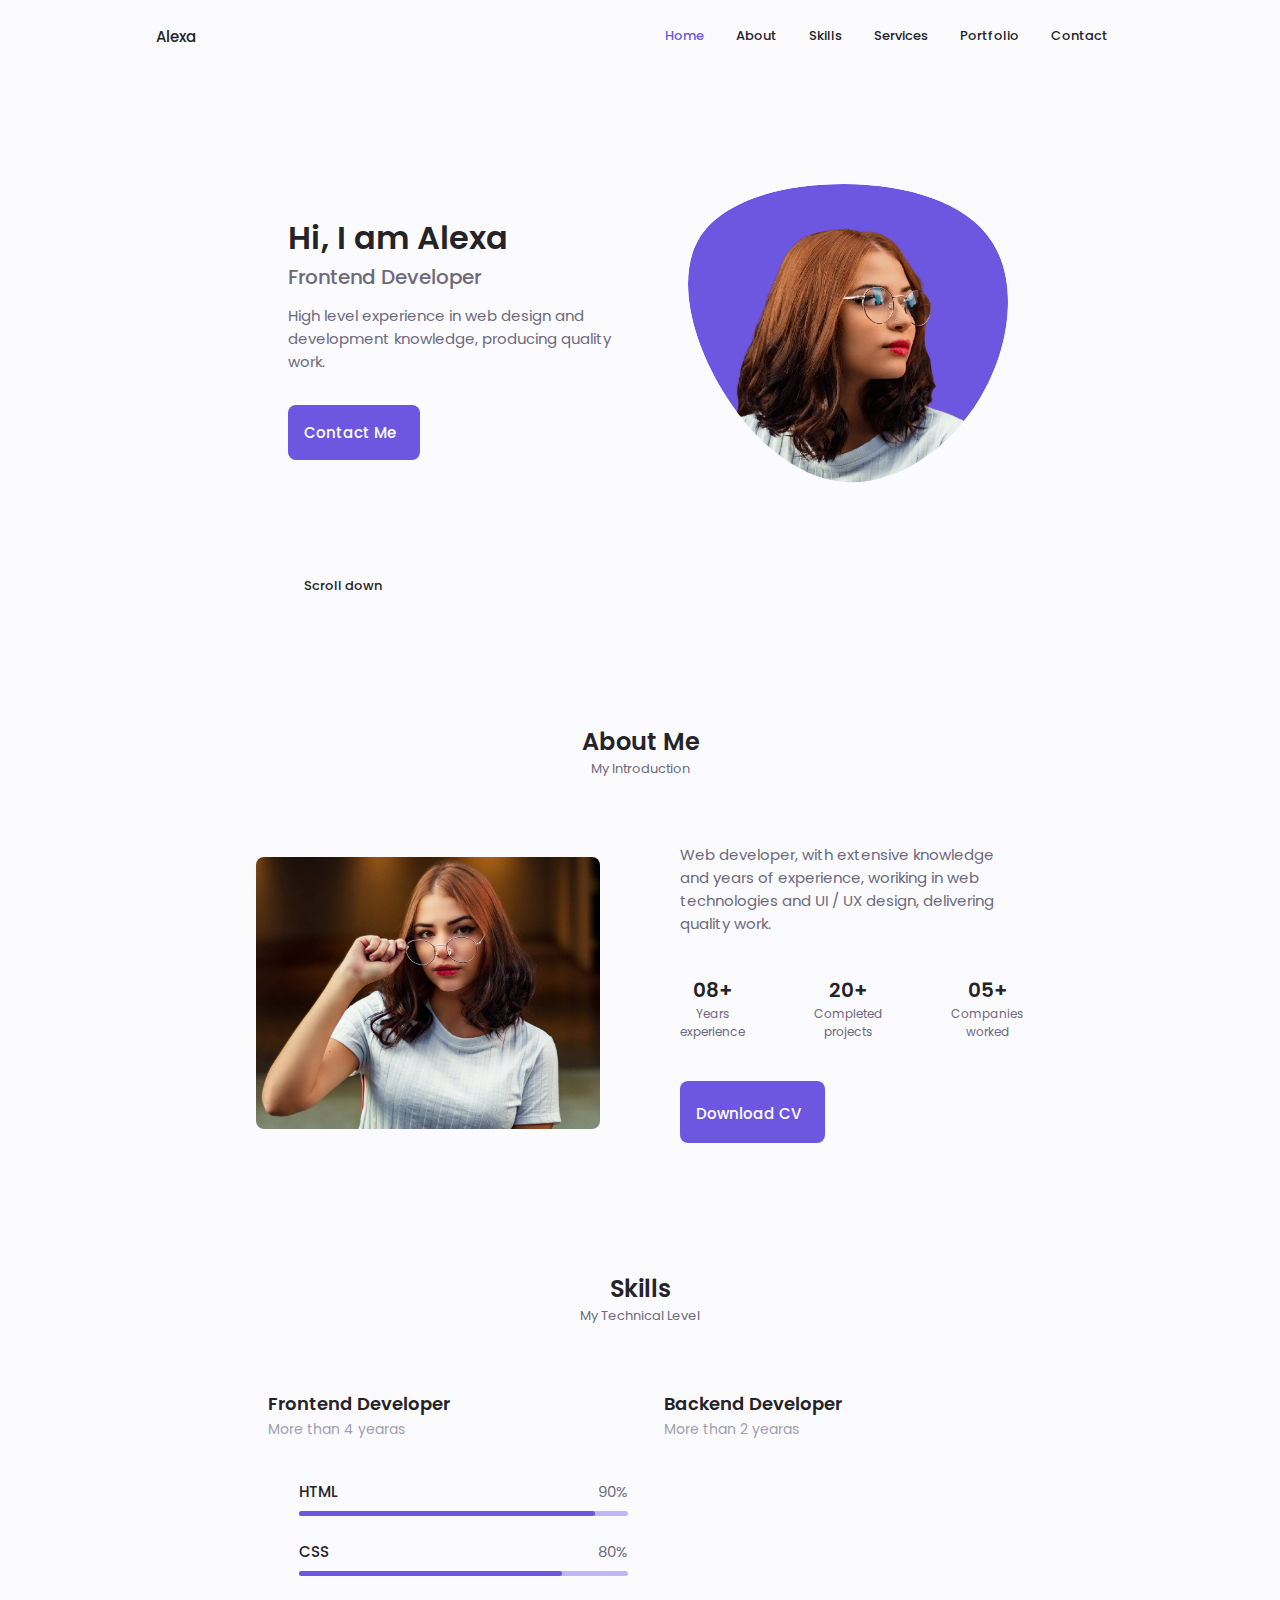
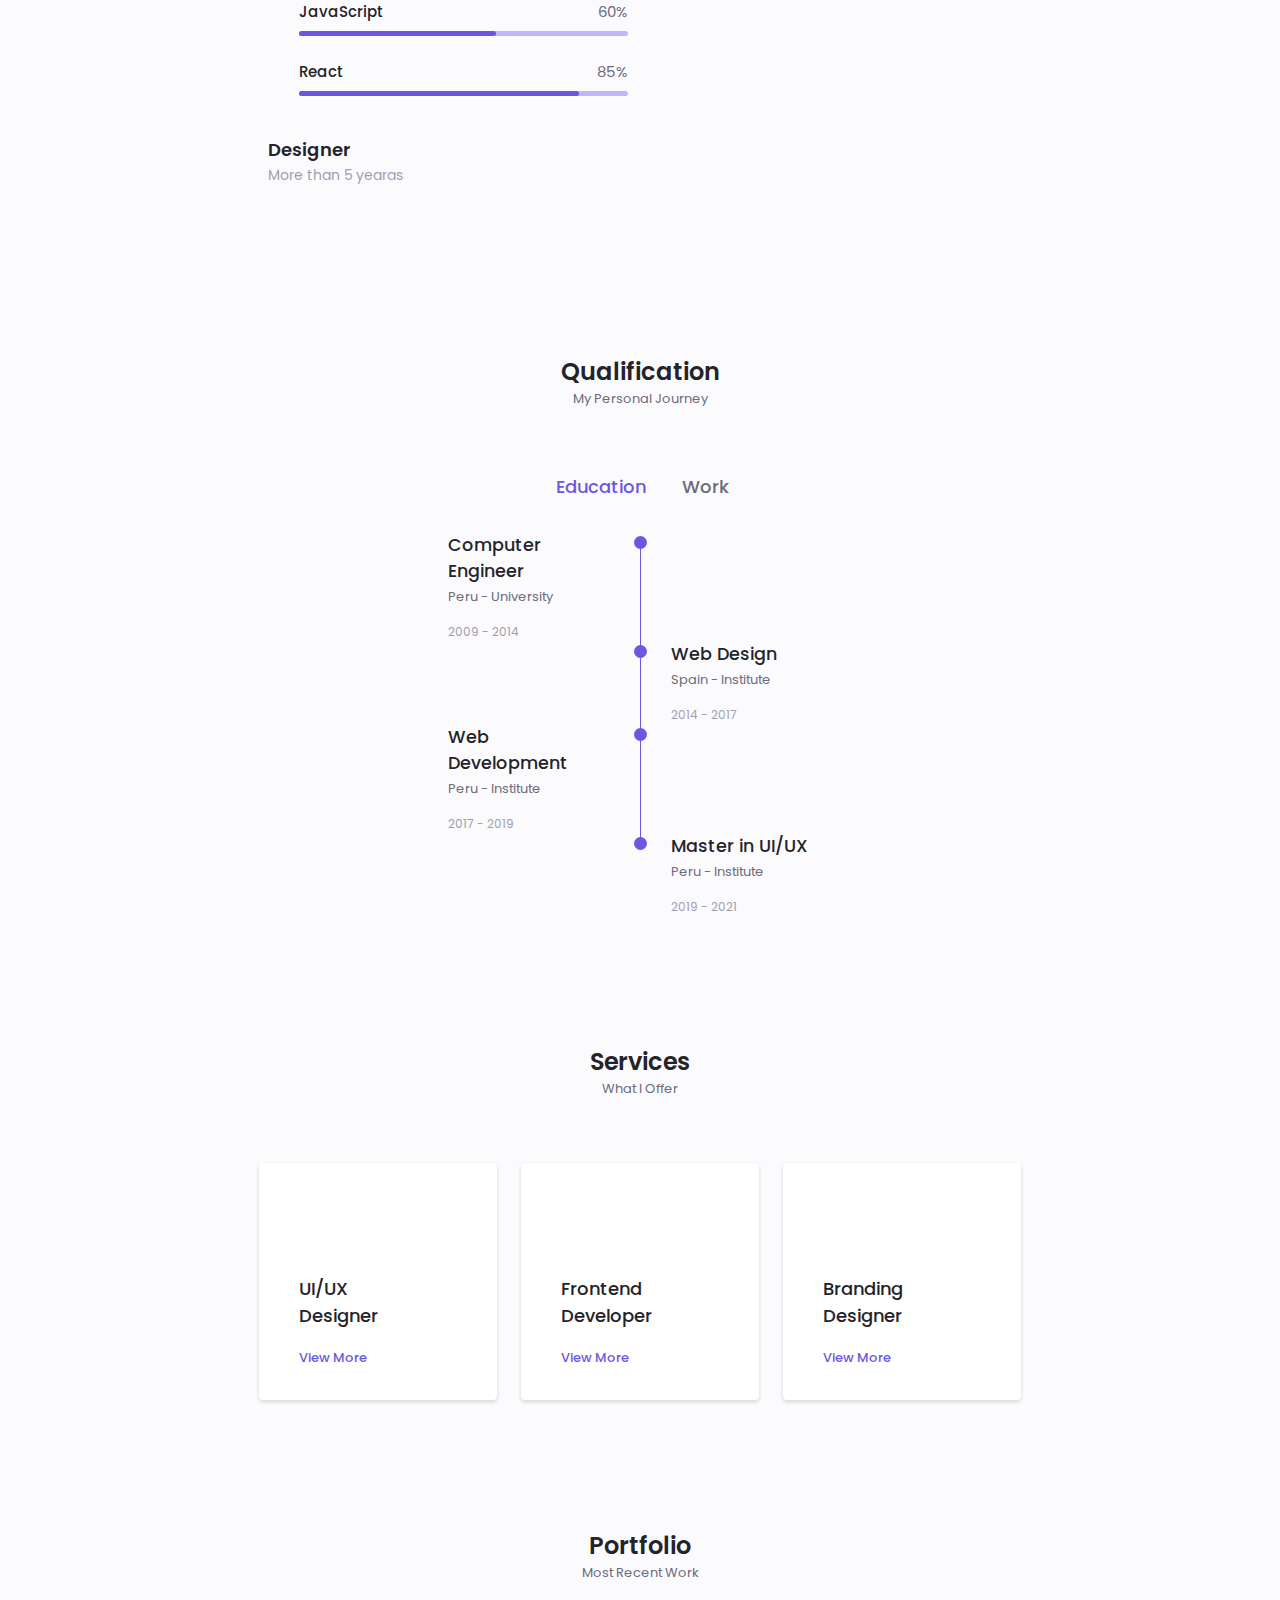
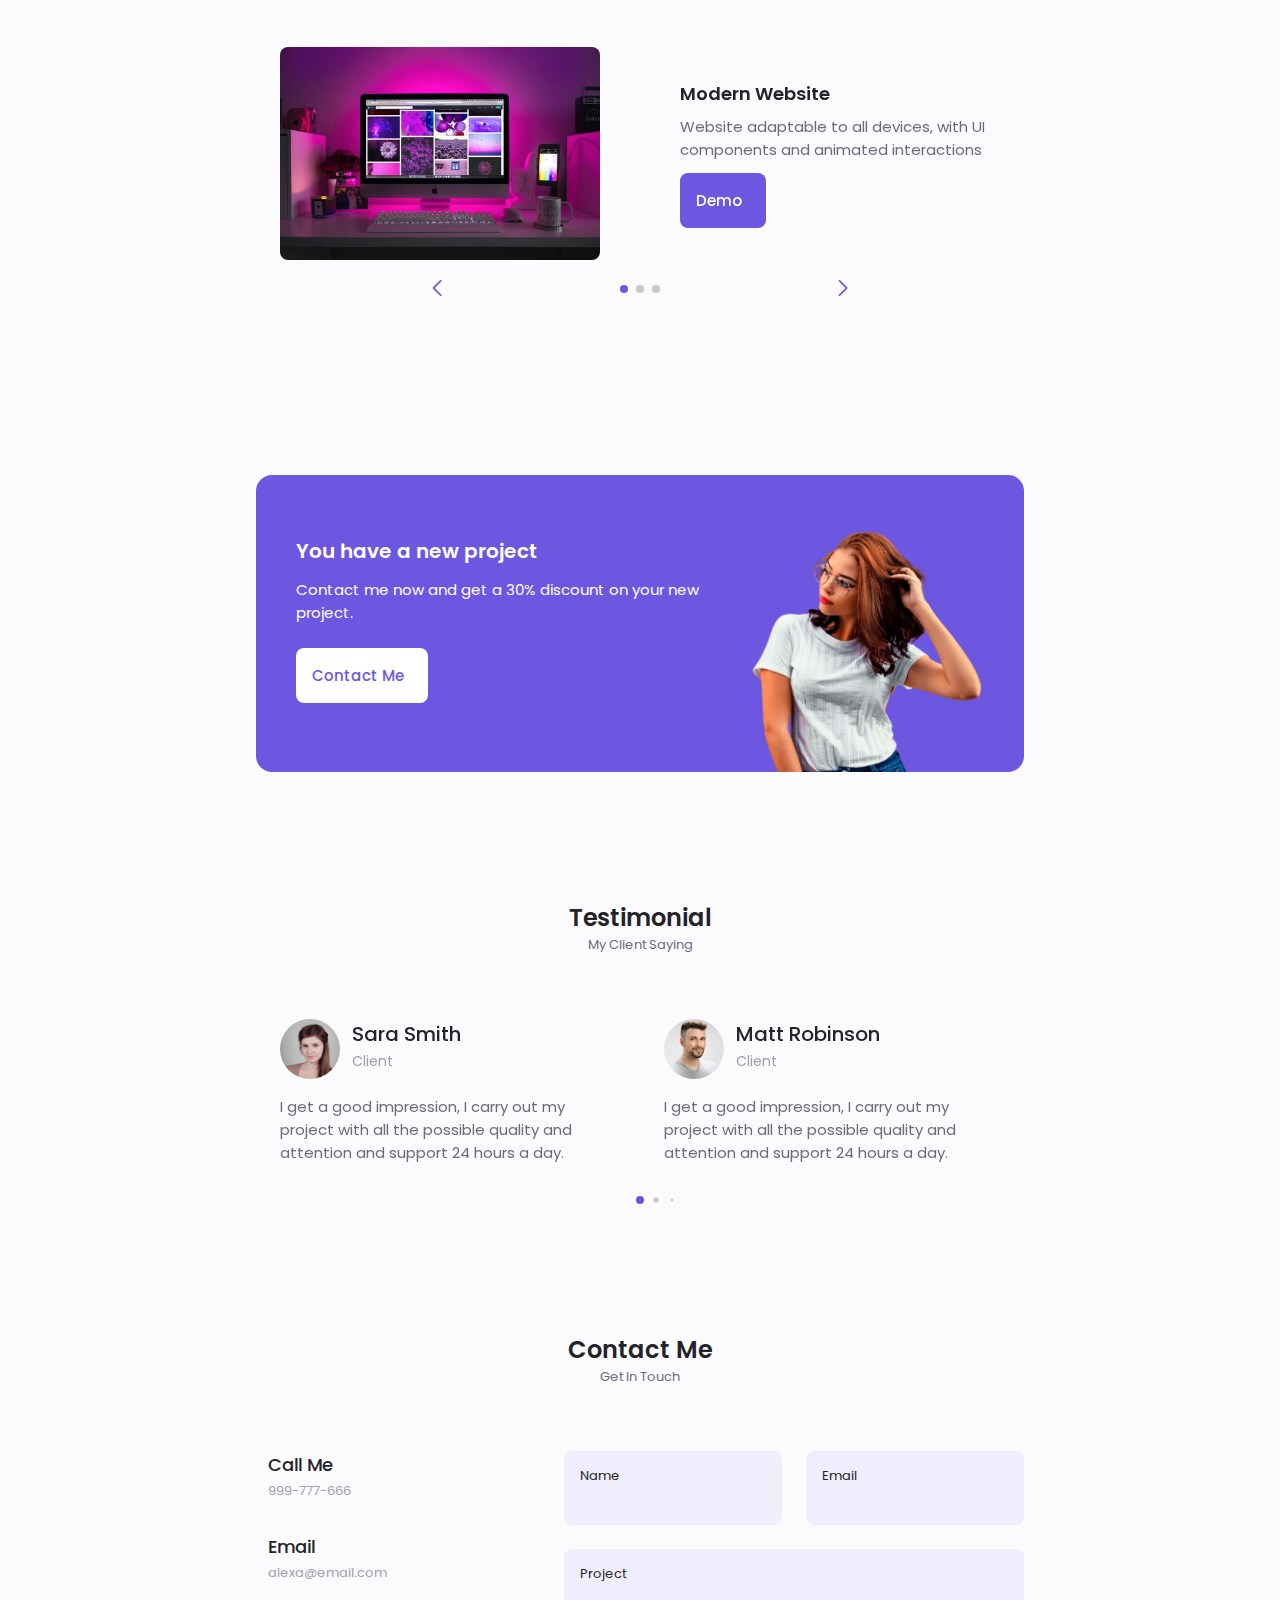
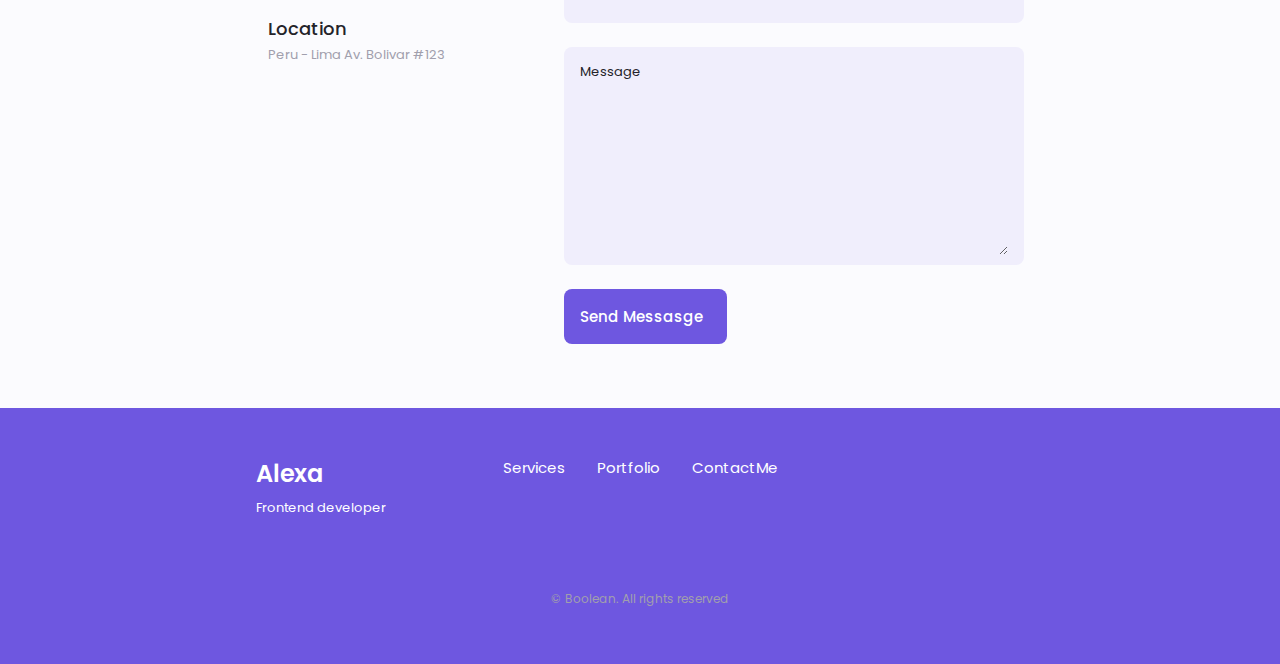
==== index.html @ 03590479 "Add files via upload" ====
<!DOCTYPE html>
<html lang="en">
<head>
    <meta charset="UTF-8">
    <meta http-equiv="X-UA-Compatible" content="IE=edge">
    <meta name="viewport" content="width=device-width, initial-scale=1.0">
    <link rel="stylesheet" href="css/style.css">
    <link rel="stylesheet" href="https://unicons.iconscout.com/release/v4.0.0/css/line.css">
    <link rel="stylesheet" href="https://unpkg.com/swiper@8/swiper-bundle.min.css"/>
    <title>Portfolio 3</title>
</head>
<body>
    
    <header class="header" id="header">
        <nav class="nav container">
            <a href="#" class="nav-logo">Alexa</a>
            <div class="nav-menu" id="nav-menu">
                <ul class="nav-list grid">
                    <li class="nav-item">
                        <a href="#home" class="nav-link active-link"><i class="uil uil-estate nav-icon"></i> Home</a>
                    </li>
                    <li class="nav-item">
                        <a href="#about" class="nav-link"><i class="uil uil-user nav-icon"></i> About</a>
                    </li>
                    <li class="nav-item">
                        <a href="#skills" class="nav-link"><i class="uil uil-file-alt nav-icon"></i> Skills</a>
                    </li>
                    <li class="nav-item">
                        <a href="#services" class="nav-link"><i class="uil uil-briefcase-alt nav-icon"></i> Services</a>
                    </li>
                    <li class="nav-item">
                        <a href="#portfolio" class="nav-link"><i class="uil uil-scenery nav-icon"></i> Portfolio</a>
                    </li>
                    <li class="nav-item">
                        <a href="#contact" class="nav-link"><i class="uil uil-message nav-icon"></i> Contact</a>
                    </li>
                </ul>
                <i class="uil uil-times nav-close" id="nav-close"></i>
            </div>
            <div class="nav-btns">
                <i class="uil uil-moon change-theme" id="theme-button"></i>
                <div class="nav-toggle" id="nav-toggle">
                    <i class="uil uil-apps"></i>
                </div>
            </div>
        </nav>
    </header>

    <main class="main">

        <section class="home section" id="home">
            <div class="home-container container grid">

                <div class="home-content grid">

                    <div class="home-social">
                        <a href="https://www.linkedin.com" target="_blank" class="home-social-icon">
                            <i class="uil uil-linkedin-alt"></i>
                        </a>
                        <a href="https://dribble.com" target="_blank" class="home-social-icon">
                            <i class="uil uil-dribbble"></i>
                        </a>
                        <a href="https://github.com" target="_blank" class="home-social-icon">
                            <i class="uil uil-github-alt"></i>
                        </a>
                    </div>

                    <div class="home-img">
                        <svg class="home-blob" viewBox="0 0 200 187" xmlns="http://www.w3.org/2000/svg" xmlns:xlink="http://www.w3.org/1999/xlink">
                            <mask id="mask0" mask-type="alpha">
                                <path d="M190.312 36.4879C206.582 62.1187 201.309 102.826 182.328 134.186C163.346 165.547 
                                130.807 187.559 100.226 186.353C69.6454 185.297 41.0228 161.023 21.7403 129.362C2.45775 
                                97.8511 -7.48481 59.1033 6.67581 34.5279C20.9871 10.1032 59.7028 -0.149132 97.9666 
                                0.00163737C136.23 0.303176 174.193 10.857 190.312 36.4879Z"/>
                            </mask>
                            <g mask="url(#mask0)">
                                <path d="M190.312 36.4879C206.582 62.1187 201.309 102.826 182.328 134.186C163.346 
                                165.547 130.807 187.559 100.226 186.353C69.6454 185.297 41.0228 161.023 21.7403 
                                129.362C2.45775 97.8511 -7.48481 59.1033 6.67581 34.5279C20.9871 10.1032 59.7028 
                                -0.149132 97.9666 0.00163737C136.23 0.303176 174.193 10.857 190.312 36.4879Z"/>
                                <image class="home-blob-img" x="12" y="18" xlink:href="images/perfil.png"/>
                            </g>
                        </svg>
                    </div>

                    <div class="home-data">
                        <h1 class="home-title">Hi, I am Alexa</h1>
                        <h3 class="home-subtitle">Frontend Developer</h3>
                        <p class="home-description">High level experience in web design and development knowledge, producing quality work.</p>
                        <a href="#contact" class="button button-flex">
                            Contact Me<i class="uil uil-message button-icon"></i>
                        </a>
                    </div>
                </div>

                <div class="home-scroll">
                    <a href="" class="home-scroll-button button-flex">
                        <i class="uil uil-mouse-alt home-scroll-mouse"></i>
                        <span class="home-scroll-name">Scroll down</span>
                        <i class="uil uil-arrow-down home-scroll-arrow"></i>
                    </a>
                </div>

            </div>
        </section>

        <section class="about section" id="about">

            <h2 class="section-title">About Me</h2>
            <span class="section-subtitle">My Introduction</span>

            <div class="about-container container grid">
                <img class="about-img" src="images/about.jpg" alt="about-image"></img>

                <div class="about-data">
                    <p class="about-description">Web developer, with extensive knowledge and years of experience, woriking in web technologies and UI / UX design, delivering quality work.</p>
                    <div class="about-info">
                        <div>
                            <span class="about-info-title">08+</span>
                            <span class="about-info-name">Years <br> experience</span>
                        </div>
                        <div>
                            <span class="about-info-title">20+</span>
                            <span class="about-info-name">Completed <br> projects</span>
                        </div>
                        <div>
                            <span class="about-info-title">05+</span>
                            <span class="about-info-name">Companies <br> worked</span>
                        </div>
                    </div>
                    <div class="about-buttons">
                        <a href="pdf/Alexa-Cv.pdf" class="button button--flex">
                            Download CV<i class="uil uil-download-alt button-icon"></i>
                        </a>
                    </div>
                </div>
            </div>
        </section>

        <section class="skills section" id="skills">
            <h2 class="section-title">Skills</h2>
            <span class="section-subtitle">My Technical Level</span>

            <div class="skills-container container grid">
                <!-- <div> -->

                    <div class="skills-content skills-open">

                        <div class="skills-header">
                            <i class="uil uil-brackets-curly skills-icon"></i>
                            <div>
                                <h2 class="skills-title">Frontend Developer</h2>
                                <span class="skills-subtitle">More than 4 yearas</span>
                            </div>
                            <i class="uil uil-angle-down skills-arrow"></i>
                        </div>

                        <div class="skills-list grid">

                            <div class="skills-data">
                                <div class="skills-titles">
                                    <h3 class="skills-name">HTML</h3>
                                    <span class="skills-number">90%</span>
                                </div>
                                <div class="skills-bar">
                                    <span class="skills-percentage skills-html"></span>
                                </div>
                            </div>
                            
                            <div class="skills-data">
                                <div class="skills-titles">
                                    <h3 class="skills-name">CSS</h3>
                                    <span class="skills-number">80%</span>
                                </div>
                                <div class="skills-bar">
                                    <span class="skills-percentage skills-css"></span>
                                </div>
                            </div>

                            <div class="skills-data">
                                <div class="skills-titles">
                                    <h3 class="skills-name">JavaScript</h3>
                                    <span class="skills-number">60%</span>
                                </div>
                                <div class="skills-bar">
                                    <span class="skills-percentage skills-js"></span>
                                </div>
                            </div>

                            <div class="skills-data">
                                <div class="skills-titles">
                                    <h3 class="skills-name">React</h3>
                                    <span class="skills-number">85%</span>
                                </div>
                                <div class="skills-bar">
                                    <span class="skills-percentage skills-react"></span>
                                </div>
                            </div>

                        </div>

                    </div>

                    <div class="skills-content skills-close">

                        <div class="skills-header">
                            <i class="uil uil-server-network skills-icon"></i>
                            <div>
                                <h2 class="skills-title">Backend Developer</h2>
                                <span class="skills-subtitle">More than 2 yearas</span>
                            </div>
                            <i class="uil uil-angle-down skills-arrow"></i>
                        </div>

                        <div class="skills-list grid">

                            <div class="skills-data">
                                <div class="skills-titles">
                                    <h3 class="skills-name">PHP</h3>
                                    <span class="skills-number">80%</span>
                                </div>
                                <div class="skills-bar">
                                    <span class="skills-percentage skills-php"></span>
                                </div>
                            </div>
                            
                            <div class="skills-data">
                                <div class="skills-titles">
                                    <h3 class="skills-name">Node JS</h3>
                                    <span class="skills-number">70%</span>
                                </div>
                                <div class="skills-bar">
                                    <span class="skills-percentage skills-node"></span>
                                </div>
                            </div>

                            <div class="skills-data">
                                <div class="skills-titles">
                                    <h3 class="skills-name">Firebase</h3>
                                    <span class="skills-number">90%</span>
                                </div>
                                <div class="skills-bar">
                                    <span class="skills-percentage skills-firebase"></span>
                                </div>
                            </div>

                            <div class="skills-data">
                                <div class="skills-titles">
                                    <h3 class="skills-name">Python</h3>
                                    <span class="skills-number">55%</span>
                                </div>
                                <div class="skills-bar">
                                    <span class="skills-percentage skills-python"></span>
                                </div>
                            </div>

                        </div>

                    </div>

                    <div class="skills-content skills-close">

                        <div class="skills-header">
                            <i class="uil uil-swatchbook skills-icon"></i>
                            <div>
                                <h2 class="skills-title">Designer</h2>
                                <span class="skills-subtitle">More than 5 yearas</span>
                            </div>
                            <i class="uil uil-angle-down skills-arrow"></i>
                        </div>

                        <div class="skills-list grid">

                            <div class="skills-data">
                                <div class="skills-titles">
                                    <h3 class="skills-name">Figma</h3>
                                    <span class="skills-number">90%</span>
                                </div>
                                <div class="skills-bar">
                                    <span class="skills-percentage skills-figma"></span>
                                </div>
                            </div>
                            
                            <div class="skills-data">
                                <div class="skills-titles">
                                    <h3 class="skills-name">Sketch</h3>
                                    <span class="skills-number">85%</span>
                                </div>
                                <div class="skills-bar">
                                    <span class="skills-percentage skills-sketch"></span>
                                </div>
                            </div>

                            <div class="skills-data">
                                <div class="skills-titles">
                                    <h3 class="skills-name">Photoshop</h3>
                                    <span class="skills-number">85%</span>
                                </div>
                                <div class="skills-bar">
                                    <span class="skills-percentage skills-photoshop"></span>
                                </div>
                            </div>

                        </div>

                    </div>

                <!-- </div> -->
            </div>
        </section>

        <section class="qualification section">
            <h2 class="section-title">Qualification</h2>
            <span class="section-subtitle">My Personal Journey</span>
            <div class="qualification-container container">
                <div class="qualification-tabs">
                    <div class="qualification-button button-flex qualification-active" data-target='#education'>
                        <i class="uil uil-graduation-cap qualification-icon"></i>
                        Education
                    </div>
                    <div class="qualification-button button-flex" data-target="#work">
                        <i class="uil uil-briefcase-alt qualification-icon"></i>
                        Work
                    </div>
                </div>
                <div class="qualification-sections"> 
                    <div class="qualification-content qualification-active" data-content id="education">
                        <div class="qualification-data">
                            <div>
                                <h3 class="qualification-title">Computer Engineer</h3>
                                <span class="qualification-subtitle">Peru - University</span>
                                <div class="qualification-calendar">
                                    <i class="uil uil-calendar-alt"></i>
                                    2009 - 2014
                                </div>
                            </div>
                            <div>
                                <span class="qualification-rounder"></span>
                                <span class="qualification-line"></span>
                            </div>
                        </div>
                        <div class="qualification-data">
                            <div></div>
                            <div>
                                <span class="qualification-rounder"></span>
                                <span class="qualification-line"></span>
                            </div>
                            <div>
                                <h3 class="qualification-title">Web Design</h3>
                                <span class="qualification-subtitle">Spain - Institute</span>
                                <div class="qualification-calendar">
                                    <i class="uil uil-calendar-alt"></i>
                                    2014 - 2017
                                </div>
                            </div>
                        </div>
                        <div class="qualification-data">
                            <div>
                                <h3 class="qualification-title">Web Development</h3>
                                <span class="qualification-subtitle">Peru - Institute</span>
                                <div class="qualification-calendar">
                                    <i class="uil uil-calendar-alt"></i>
                                    2017 - 2019
                                </div>
                            </div>
                            <div>
                                <span class="qualification-rounder"></span>
                                <span class="qualification-line"></span>
                            </div>
                        </div>
                        <div class="qualification-data">
                            <div></div>
                            <div>
                                <span class="qualification-rounder"></span>
                                <!-- <span class="qualification-line"></span> -->
                            </div>
                            <div>
                                <h3 class="qualification-title">Master in UI/UX</h3>
                                <span class="qualification-subtitle">Peru - Institute</span>
                                <div class="qualification-calendar">
                                    <i class="uil uil-calendar-alt"></i>
                                    2019 - 2021
                                </div>
                            </div>
                        </div>
                    </div>
                    <div class="qualification-content" data-content id="work">
                        <div class="qualification-data">
                            <div>
                                <h3 class="qualification-title">Software Engineer</h3>
                                <span class="qualification-subtitle">Microsoft - Peru</span>
                                <div class="qualification-calendar">
                                    <i class="uil uil-calendar-alt"></i>
                                    2016 - 2018
                                </div>
                            </div>
                            <div>
                                <span class="qualification-rounder"></span>
                                <span class="qualification-line"></span>
                            </div>
                        </div>
                        <div class="qualification-data">
                            <div></div>
                            <div>
                                <span class="qualification-rounder"></span>
                                <span class="qualification-line"></span>
                            </div>
                            <div>
                                <h3 class="qualification-title">Frontend Developer</h3>
                                <span class="qualification-subtitle">Apple Inc - Spain</span>
                                <div class="qualification-calendar">
                                    <i class="uil uil-calendar-alt"></i>
                                    2018 - 2020
                                </div>
                            </div>
                        </div>
                        <div class="qualification-data">
                            <div>
                                <h3 class="qualification-title">UI Designer</h3>
                                <span class="qualification-subtitle">Figma - Spain</span>
                                <div class="qualification-calendar">
                                    <i class="uil uil-calendar-alt"></i>
                                    2017 - 2019
                                </div>
                            </div>
                            <div>
                                <span class="qualification-rounder"></span>
                                <!-- <span class="qualification-line"></span> -->
                            </div>
                        </div>
                    </div>
                </div>
            </div>
        </section>

        <section class="services section" id="services">
            <h2 class="section-title">Services</h2>
            <span class="section-subtitle">What I Offer</span>
            <div class="services-container container grid">
                <div class="services-content">
                    <div>
                        <i class="uil uil-web-grid services-icon"></i>
                        <h3 class="services-title">UI/UX <br> Designer</h3>
                    </div>
                    <span class="button button-flex button-small button-link services-button">
                        View More
                        <i class="uil uil-arrow-right button-icon"></i>
                    </span>
                    <div class="services-modal">
                        <div class="services-modal-content">
                            <h4 class="services-modal-title">UI/UX <br> Designer</h4>
                            <i class="uil uil-times services-modal-close"></i>
                            <ul class="services-modal-services grid">
                                <li class="services-modal-service">
                                    <i class="uil uil-check-circle services-modal-icon"></i>
                                    <p>I develop the user interface.</p>
                                </li>
                                <li class="services-modal-service">
                                    <i class="uil uil-check-circle services-modal-icon"></i>
                                    <p>Web page development.</p>
                                </li>
                                <li class="services-modal-service">
                                    <i class="uil uil-check-circle services-modal-icon"></i>
                                    <p>I create UX element interactions.</p>
                                </li>
                                <li class="services-modal-service">
                                    <i class="uil uil-check-circle services-modal-icon"></i>
                                    <p>I position your company brand.</p>
                                </li>
                            </ul>
                        </div>
                    </div>
                </div>
                <div class="services-content">
                    <div>
                        <i class="uil uil-arrow services-icon"></i>
                        <h3 class="services-title">Frontend <br> Developer</h3>
                    </div>
                    <span class="button button-flex button-small button-link services-button">
                        View More
                        <i class="uil uil-arrow-right button-icon"></i>
                    </span>
                    <div class="services-modal">
                        <div class="services-modal-content">
                            <h4 class="services-modal-title">Frontend <br> Developer</h4>
                            <i class="uil uil-times services-modal-close"></i>
                            <ul class="services-modal-services grid">
                                <li class="services-modal-service">
                                    <i class="uil uil-check-circle services-modal-icon"></i>
                                    <p>I develop the user interface.</p>
                                </li>
                                <li class="services-modal-service">
                                    <i class="uil uil-check-circle services-modal-icon"></i>
                                    <p>Web page development.</p>
                                </li>
                                <li class="services-modal-service">
                                    <i class="uil uil-check-circle services-modal-icon"></i>
                                    <p>I create UX element interactions.</p>
                                </li>
                                <li class="services-modal-service">
                                    <i class="uil uil-check-circle services-modal-icon"></i>
                                    <p>I position your company brand.</p>
                                </li>
                            </ul>
                        </div>
                    </div>
                </div>
                <div class="services-content">
                    <div>
                        <i class="uil uil-pen services-icon"></i>
                        <h3 class="services-title">Branding <br> Designer</h3>
                    </div>
                    <span class="button button-flex button-small button-link services-button">
                        View More
                        <i class="uil uil-arrow-right button-icon"></i>
                    </span>
                    <div class="services-modal">
                        <div class="services-modal-content">
                            <h4 class="services-modal-title">Branding <br> Designer</h4>
                            <i class="uil uil-times services-modal-close"></i>
                            <ul class="services-modal-services grid">
                                <li class="services-modal-service">
                                    <i class="uil uil-check-circle services-modal-icon"></i>
                                    <p>I develop the user interface.</p>
                                </li>
                                <li class="services-modal-service">
                                    <i class="uil uil-check-circle services-modal-icon"></i>
                                    <p>Web page development.</p>
                                </li>
                                <li class="services-modal-service">
                                    <i class="uil uil-check-circle services-modal-icon"></i>
                                    <p>I create UX element interactions.</p>
                                </li>
                                <li class="services-modal-service">
                                    <i class="uil uil-check-circle services-modal-icon"></i>
                                    <p>I position your company brand.</p>
                                </li>
                            </ul>
                        </div>
                    </div>
                </div>
            </div>
        </section>

        <section class="portfolio section" id="portfolio">
            <h2 class="section-title">Portfolio</h2>
            <span class="section-subtitle">Most Recent Work</span>
            <div class="portfolio-container container swiper">
                <div class="swiper-wrapper">
                    <div class="portfolio-content grid swiper-slide">
                        <img src="images/portfolio1.jpg" alt="porfolio-image-1" class="portfolio-img">
                        <div class="portfolio-data">
                            <h3 class="portfolio-title">Modern Website</h3>
                            <p class="portfolio-description">Website adaptable to all devices, with UI components and animated interactions</p>
                            <a href="#" class="button button-flex button--small portfolio-button">
                                Demo
                                <i class="uil uil-arrow-right button-icon"></i>
                            </a>
                        </div>

                    </div>
                    <div class="portfolio-content grid swiper-slide">
                        <img src="images/portfolio2.jpg" alt="porfolio-image-2" class="portfolio-img">
                        <div class="portfolio-data">
                            <h3 class="portfolio-title">Brand Design</h3>
                            <p class="portfolio-description">Website adaptable to all devices, with UI components and animated interactions</p>
                            <a href="#" class="button button-flex button--small portfolio-button">
                                Demo
                                <i class="uil uil-arrow-right button-icon"></i>
                            </a>
                        </div>

                    </div>
                    <div class="portfolio-content grid swiper-slide">
                        <img src="images/portfolio3.jpg" alt="porfolio-image-3" class="portfolio-img">
                        <div class="portfolio-data">
                            <h3 class="portfolio-title">Online Store</h3>
                            <p class="portfolio-description">Website adaptable to all devices, with UI components and animated interactions</p>
                            <a href="#" class="button button-flex button--small portfolio-button">
                                Demo
                                <i class="uil uil-arrow-right button-icon"></i>
                            </a>
                        </div>

                    </div>
                </div>
                <div class="portfolio-controls">
                    <div class="swiper-button-prev">
                        <!-- <i class="ui uil-angle-left-b swiper-portfolio-icon"></i> -->
                    </div>
                    <div class="swiper-pagination swiper-pagination-portfolio"></div>
                    <div class="swiper-button-next">
                        <!-- <i class="ui uil-angle-right-b swiper-portfolio-icon"></i> -->
                    </div>
                </div>
            </div>
        </section>

        <section class="project section">
            <div class="project-bg">
                <div class="project-container container grid">
                    <div class="project-data">
                        <h2 class="project-title">You have a new project</h2>
                        <p class="project-description">Contact me now and get a 30% discount on your new project.</p>
                        <a href="#account" class="button button-flex button-white">
                            Contact Me
                            <i class="uil uil-message project-icon button-icon"></i>
                        </a>
                    </div>
                    <img src="images/project.png" alt="project-image" class="project-img">
                </div>
            </div>
        </section>

        <section class="testimonial section">
            <h2 class="section-title">Testimonial</h2>
            <span class="section-subtitle">My Client Saying</span>
            <div class="testimonial-container container swiper">
                <div class="swiper-wrapper">    
                    <div class="testimonial-content swiper-slide">
                        <div class="testimonial-data">
                            <div class="testimonial-header">
                                <img src="images/testimonial1.jpg" alt="testimonial1-image" class="testimonial-img">
                                <div>
                                    <h3 class="testimonial-name">Sara Smith</h3>
                                    <span class="testimonial-client">Client</span>
                                </div>
                            </div>
                            <div>
                                <i class="uil uil-star testimonial-icon-star"></i>
                                <i class="uil uil-star testimonial-icon-star"></i>
                                <i class="uil uil-star testimonial-icon-star"></i>
                                <i class="uil uil-star testimonial-icon-star"></i>
                                <i class="uil uil-star testimonial-icon-star"></i>
                            </div>   
                        </div>
                        <p class="testimonial-description">I get a good impression, I carry out my project with all the possible quality and attention and support 24 hours a day.</p>
                    </div>
                    <div class="testimonial-content swiper-slide">
                        <div class="testimonial-data">
                            <div class="testimonial-header">
                                <img src="images/testimonial2.jpg" alt="testimonial2-image" class="testimonial-img">
                                <div>
                                    <h3 class="testimonial-name">Matt Robinson</h3>
                                    <span class="testimonial-client">Client</span>
                                </div>
                            </div>
                            <div>
                                <i class="uil uil-star testimonial-icon-star"></i>
                                <i class="uil uil-star testimonial-icon-star"></i>
                                <i class="uil uil-star testimonial-icon-star"></i>
                                <i class="uil uil-star testimonial-icon-star"></i>
                                <i class="uil uil-star testimonial-icon-star"></i>
                            </div>   
                        </div>
                        <p class="testimonial-description">I get a good impression, I carry out my project with all the possible quality and attention and support 24 hours a day.</p>
                    </div>
                    <div class="testimonial-content swiper-slide">
                        <div class="testimonial-data">
                            <div class="testimonial-header">
                                <img src="images/testimonial3.jpg" alt="testimonial3-image" class="testimonial-img">
                                <div>
                                    <h3 class="testimonial-name">Raul Harris</h3>
                                    <span class="testimonial-client">Client</span>
                                </div>
                            </div>
                            <div>
                                <i class="uil uil-star testimonial-icon-star"></i>
                                <i class="uil uil-star testimonial-icon-star"></i>
                                <i class="uil uil-star testimonial-icon-star"></i>
                                <i class="uil uil-star testimonial-icon-star"></i>
                                <i class="uil uil-star testimonial-icon-star"></i>
                            </div>   
                        </div>
                        <p class="testimonial-description">I get a good impression, I carry out my project with all the possible quality and attention and support 24 hours a day.</p>
                    </div>
                </div>
                <div class="swiper-pagination swiper-pagination-testimonial"></div>
            </div>
        </section>

        <section class="contact section" id="contact">
            <h2 class="section-title">Contact Me</h2>
            <span class="section-subtitle">Get In Touch</span>
            <div class="contact-container container grid">
                <div>
                    <div class="contact-information">
                        <i class="uil uil-phone contact-icon"></i>
                        <div>
                            <h3 class="contact-title">Call Me</h3>
                            <span class="contact-subtitle">999-777-666</span>
                        </div>
                    </div>
                    <div class="contact-information">
                        <i class="uil uil-envelope contact-icon"></i>
                        <div>
                            <h3 class="contact-title">Email</h3>
                            <span class="contact-subtitle">alexa@email.com</span>
                        </div>
                    </div>
                    <div class="contact-information">
                        <i class="uil uil-map-marker contact-icon"></i>
                        <div>
                            <h3 class="contact-title">Location</h3>
                            <span class="contact-subtitle">Peru - Lima Av. Bolivar #123</span>
                        </div>
                    </div>
                </div>
                <form action="" class="contact-form grid">
                    <div class="contact-inputs grid">
                        <div class="contact-content">
                            <label for="" class="contact-label">Name</label>
                            <input type="text" class="contact-input">
                        </div>
                        <div class="contact-content">
                            <label for="" class="contact-label">Email</label>
                            <input type="email" class="contact-input">
                        </div>
                    </div>
                    <div class="contact-content">
                        <label for="" class="contact-label">Project</label>
                        <input type="text" class="contact-input">
                    </div>
                    <div class="contact-content">
                        <label for="" class="contact-label">Message</label>
                        <textarea name="" id="" cols="0" rows="7" class="contact-input"></textarea>
                    </div>
                    <div>
                        <a href="#" class="button button-flex">
                            Send Messasge
                            <i class="uil uil-message button-icon"></i>
                        </a>
                    </div>
                </form>
            </div>
        </section>

    </main>

    <footer class="footer">
        <div class="footer-bg">
            <div class="footer-container container grid">
                <div>
                    <h1 class="footer-title">Alexa</h1>
                    <span class="footer-subtitle">Frontend developer</span>
                </div>
                <ul class="footer-links">
                    <li>
                        <a href="#services" class="footer-link">Services</a>
                    </li>
                    <li>
                        <a href="#portfolio" class="footer-link">Portfolio</a>
                    </li>
                    <li>
                        <a href="#contact" class="footer-link">ContactMe</a>
                    </li>
                </ul>
                <div class="footer-socials">
                    <a href="https://www.facebook.com/" target="_blank" class="footer-social">
                        <i class="uil uil-facebook-f"></i>
                    </a>
                    <a href="https://www.instagram.com/" target="_blank" class="footer-social">
                        <i class="uil uil-instagram"></i>
                    </a>
                    <a href="https://www.twitter.com/" target="_blank" class="footer-social">
                        <i class="uil uil-twitter-alt"></i>
                    </a>
                </div>
            </div>
            <p class="footer-copy">&#169; Boolean. All rights reserved</p>
        </div>
    </footer>

    <a href="#" class="scrolltop" id="scroll-top">
        <i class="uil uil-arrow-up scrolltop-icon"></i>
    </a>

    <script src="https://unpkg.com/swiper@8/swiper-bundle.min.js"></script>
    <script src="js/script.js"></script>
</body>
</html>
---- css/style.css ----
@import url('https://fonts.googleapis.com/css?family=Poppins:400,500,600&display=swap');

:root {

    /* Colors */

    --hue-color: 250;
    --first-color: hsl(var(--hue-color), 69%, 61%);
    --first-color-second: hsl(var(--hue-color), 69%, 61%);
    --first-color-alt: hsl(var(--hue-color), 57%, 53%);
    --first-color-lighter: hsl(var(--hue-color), 92%, 85%);
    --title-color: hsl(var(--hue-color), 8%, 15%);
    --text-color: hsl(var(--hue-color), 8%, 45%);
    --text-color-light: hsl(var(--hue-color), 8%, 65%);
    --input-color: hsl(var(--hue-color), 70%, 96%);
    --body-color: hsl(var(--hue-color), 60%, 99%);
    --container-color: #fff;
    --scroll-bar-color: hsl(var(--hue-color), 12%, 90%);
    --scroll-thumb-color: hsl(var(--hue-color), 12%, 80%);

    /* Fonts */

    --big-font-size: 2rem;
    --h1-font-size: 1.5rem;
    --h2-font-size: 1.25rem;
    --h3-font-size: 1.125rem;
    --normal-font-size: 0.938rem;
    --small-font-size: 0.813rem;
    --smaller-font-size: 0.75rem;
}

/* Responsive fonts */

@media screen and (min-width: 968px) {
    :root {
        --big-font-size: 3rem;
        --h1-font-size: 2.25rem;
        --h2-font-size: 1.5rem;
        --h3-font-size: 1.25rem;
        --normal-font-size: 1rem;
        --small-font-size: 0.875rem;
        --smaller-font-size: 0.813rem;
    }
}

/* Dark theme colors */

body.dark-theme {
    --first-color-second: hsl(var(--hue-color), 30%, 8%);
    --title-color: hsl(var(--hue-color), 8%, 95%);
    --text-color: hsl(var(--hue-color), 8%, 75%);
    --input-color: hsl(var(--hue-color), 29%, 16%);
    --body-color: hsl(var(--hue-color), 28%, 12%);
    --container-color: hsl(var(--hue-color), 29%, 16%);
    --scroll-bar-color: hsl(var(--hue-color), 12%, 48%);
    --scroll-thumb-color: hsl(var(--hue-color), 12%, 36%);
}

/* Common */

* {
    box-sizing: border-box;
    padding: 0;
    margin: 0;
}

html {
    scroll-behavior: smooth;
}

body {
    margin: 0 0 3rem 0;
    font-family: 'Poppins', sans-serif;
    font-size: 0.938rem;
    background-color: var(--body-color);
    color: var(--text-color);
}

h1, h2, h3, h4 {
    color: var(--title-color);
    font-weight: 600;
}

ul {
    list-style: none;
}

a {
    text-decoration: none;
    color: inherit;
}

img {
    max-width: 100%;
    height: auto;
}

.section {
    padding: 2rem 0 4rem;
}

.section-title {
    font-size: 1.5rem;
}

.section-subtitle {
    display: block;
    font-size: 0.813rem;
    margin-bottom: 3rem;
}

.section-title, .section-subtitle {
    text-align: center;
}

.container {
    max-width: 768px;
    margin-left: 1.5rem;
    margin-right: 1.5rem;
}

.grid {
    display: grid;
    gap: 1.5rem;
}

/* Header */

.header {
    width: 100%;
    position: fixed;
    bottom: 0;
    left: 0;
    background-color: var(--body-color);
    /* custom */
    z-index: 3;
}

.nav {
    max-width: 968px;
    height: 3rem;
    display: flex;
    justify-content: space-between;
    align-items: center
}

.nav-btns {
    display: flex;
    align-items: center;
}

.nav-logo, .nav-toggle {
    color: var(--title-color);
    font-weight: 500;
}

.nav-logo:hover {
    color: var(--first-color);
}

.nav-toggle {
    font-size: 1.1rem;
    cursor: pointer;
}

.nav-toggle:hover {
    color: var(--first-color);
}

.change-theme {
    font-size: 1.25rem;
    color: var(--title-color);
    margin-right: 1rem;
    cursor: pointer;
}

.change-theme:hover {
    color: var(--first-color);
}

@media screen and (max-width: 767px) {
    .nav-menu {
        position: fixed;
        bottom: -100%;
        left: 0;
        width: 100%;
        background-color: var(--body-color);
        padding: 2rem 1.5rem 4rem;
        box-shadow: 0 -1px 4px rgba(0, 0, 0, 0.15);
        border-radius: 1.5rem 1.5rem 0 0;
        transition: 0.3s;
    }
}

.nav-list {
    grid-template-columns: repeat(3, 1fr);
    gap: 2rem;
}

.nav-link {
    display: flex;
    flex-direction: column;
    align-items: center;
    font-size: 0.813rem;
    color: var(--title-color);
    font-weight: 500;
}

.nav-link:hover {
    color: var(--first-color);
}

.nav-icon {
    font-size: 1.2rem;
}

.nav-close {
    position: absolute;
    right: 1.3rem;
    bottom: 0.5rem;
    font-size: 1.5rem;
    cursor: pointer;
    color: var(--first-color);
}

.nav-close:hover{
    color: var(--first-color-alt);
}

.show-menu {
    bottom: 0;
}

.active-link {
    color: var(--first-color);
}

.scroll-header {
    box-shadow: 0 -1px 4px rgba(0, 0, 0, 0.15);
}

/* Home */

.home-container {
    gap: 1rem;
}

.home-content {
    grid-template-columns: 0.5fr 3fr;
    padding-top: 3.5rem;
    align-items: center
}

.home-social {
    display: grid;
    grid-template-columns: max-content;
    row-gap: 1rem;
}

.home-social-icon {
    font-size: 1.25rem;
    color: var(--first-color);
}

.home-social-icon:hover {
    color: var(--first-color-alt);
}

.home-blob {
    width: 200px;
    fill: var(--first-color);
}

.home-blob-img {
     width: 170px;
}

.home-data {
    grid-column: 1/3;
}

.home-title {
    font-size: 2rem;
}

.home-subtitle {
    font-size: 1.25rem;
    color: var(--text-color);
    font-weight: 500;
    margin-bottom: 0.75rem;
}

.home-description {
    margin-bottom: 2rem;
}

.home-scroll {
    display: none;
}

.home-scroll-button {
    color: var(--first-color);
    transition: 0.3s;
}

.home-scroll-button:hover{ 
    transform: translateY(0.25rem);
}

.home-scroll-mouse {
    font-size: 2rem;
}

.home-scroll-name {
    font-size: 0.813rem;
    color: var(--title-color);
    font-weight: 500;
    margin-right: 0.25rem;
}

.home-scroll-arrow {
    font-size: 1.25rem;
}

/* Buttons */

.button {
    display: inline-block;
    background-color: var(--first-color);
    color: #fff;
    padding: 1rem;
    border-radius: 0.5rem;
    font-weight: 500;
}

.button:hover {
    background-color: var(--first-color-alt);
}

.button-icon {
    font-size: 1.25rem; 
    margin-left: 0.5rem;
    transition: 0.3s;
}

.button-white {
    background-color: #fff;
    color: var(--first-color);
}

.button-white:hover {
    background-color: #fff;
}

.button-flex {
    display: inline-flex;
    align-items: center; 
}

.button-small {
    padding: 0.75rem 1rem;
}

.button-link {
    padding: 0;
    background-color: transparent;
    color: var(--first-color);
}

.button-link:hover {
    background-color: transparent;
    color: var(--first-color-alt);
}

/* About */

.about-img {
    width: 200px;
    border-radius: 0.5rem;
    justify-self: center;
    align-self: center;
}

.about-description {
    text-align: center;
    margin-bottom: 2.5rem;
}

.about-info {
    display: flex;
    justify-content: space-evenly;
    margin-bottom: 2.5rem;
}

.about-info-title {
    font-size: 1.25rem;
    font-weight: 600;
    color: var(--title-color);
}

.about-info-name {
    font-size: 0.75rem;
}

.about-info-title, .about-info-name {
    display: block;
    text-align: center;
}

.about-buttons {
    display: flex;
    justify-content:center;
}

/* Skills */

.skills-container {
    row-gap: 0;
}

.skills-header {
    display: flex;
    align-items: center;
    margin-bottom: 2.5rem;
    cursor: pointer;
}

.skills-icon, .skills-arrow {
    font-size: 2rem;
    color: var(--first-color);
}

.skills-icon {
    margin-right: 0.75rem;
}

.skills-title {
    font-size: 1.125rem;
}

.skills-subtitle {
    font-size: 0.875rem;
    color: var(--text-color-light);
}

.skills-arrow {
    margin-left: auto;
    transition: 0.4s;
}

.skills-list {
    row-gap: 1.5rem;
    padding-left: 2.7rem;
}

.skills-titles {
    display: flex;
    justify-content: space-between;
    margin-bottom: 0.5rem;
}

.skills-name {
    font-size: 0.938rem;
    font-weight: 500;
}

.skills-bar, .skills-percentage {
    height: 5px;
    border-radius: 0.25rem;
}

.skills-bar {
    background-color: var(--first-color-lighter);
}

.skills-percentage {
    display: block;
    background-color: var(--first-color);
}

.skills-html {
    width: 90%;
}

.skills-css {
    width: 80%;
}

.skills-js {
    width: 60%;
}

.skills-react {
    width: 85%;
}

.skills-php {
    width: 80%;
}

.skills-node {
    width: 70%;
}

.skills-firebase {
    width: 90%;
}

.skills-python {
    width:55%;
}

.skills-figma {
    width: 90%;
}

.skills-sketch {
    width: 85%;
}

.skills-photoshop {
    width: 85%;
}

.skills-close .skills-list {
    height: 0;
    overflow: hidden;
}

.skills-open .skills-list {
    height: max-content;
    margin-bottom: 2.5rem;
}

.skills-open .skills-arrow {
    transform: rotate(-180deg);
}

/* Qualifications */
.qualification-tabs {
    display: flex;
    justify-content: space-evenly;
    margin-bottom: 2rem;
}

.qualification-button {
    font-size: 1.125rem;
    font-weight: 500;
    cursor: pointer;
}

.qualification-button:hover {
    color: var(--first-color);
}

.qualification-icon {
    font-size: 1.8rem;
    margin-right: 0.25rem;
}

 .qualification-data {
    display: grid;
    grid-template-columns: 1fr max-content 1fr;
    column-gap: 1.5rem;
}

.qualification-title {
    font-size: o.938rem;
    font-weight: 500;
}

.qualification-subtitle {
    display: inline-block;
    font-size: 0.813rem;
    margin-bottom: 1rem;
}

.qualification-calendar {
    font-size: 0.75rem;
    color: var(--text-color-light);
}

.qualification-rounder {
    display: inline-block;
    width: 13px;
    height: 13px;
    background-color: var(--first-color);
    border-radius: 50%;
}

.qualification-line {
    display: block;
    width: 1px;
    height: 100%;
    background-color: var(--first-color);
    transform: translate(6px, -7px);
}

.qualification [data-content] {
    display: none;
}

.qualification-active[data-content] {
    display: block;
}

.qualification-button.qualification-active {
    color: var(--first-color);
}

/* Services */

.services-container {
    gap: 1.5rem;
    grid-template-columns: repeat(2, 1fr);
}

.services-content {
    position: relative;
    background-color: var(--container-color);
    padding: 3.5rem .5rem 1.25rem 1.5rem;
    border-radius: 0.25rem;
    box-shadow: 0 2px 4px rgba(0, 0, 0, 0.15);
    transition: 0.3s;
}

.services-content:hover {
    box-shadow: 0 4px 8px rgba(0, 0, 0, 0.15);
}

.services-icon {
    display: block;
    font-size: 1.5rem;
    color: var(--first-color);
    margin-bottom: 1rem;
}

.services-title {
    font-size: 1.125rem;
    margin-bottom: 1rem;
    font-weight: 500;
}

.services-button {
    cursor: pointer;
    font-size: 0.813rem;
}

.services-button:hover .button-icon {
    transform: translateX(0.25rem);
}

.services-modal {
    position: fixed;
    top: 0;
    left: 0;
    right: 0;
    bottom: 0;
    background-color: rgba(0, 0, 0, 0.5);
    display: flex;
    align-items: center;
    justify-content: center;
    padding: 0 1rem;
    z-index: 1000;
    opacity: 0;
    visibility: hidden;
    transition: 0.3s;
}

.services-modal-content {
    position: relative;
    background-color: var(--container-color);
    padding: 1.5rem;
    border-radius: 0.5rem;
}

.services-modal-services {
    row-gap: 1rem;
}

.services-modal-service {
    display: flex;
}

.services-modal-title {
    font-size: 1.125rem;
    font-weight: 500;
    margin-bottom: 1.5rem;
}

.services-modal-close {
    position: absolute;
    top: 1rem;
    right: 1rem;
    font-size: 1.5rem;
    color: var(--first-color);
    cursor: pointer;
}

.services-modal-icon {
    color: var(--first-color);
    margin-right: 0.25rem;
}

.active-modal {
    opacity: 1;
    visibility: visible;
}

/* Swiper */

:root {
    --swiper-theme-color: var(--first-color)!important;
}

/* Portfolio */

/* .portfolio-container {
    overflow: initial;
} */

.portfolio-content {
    padding: 0 1.5rem;
}

.portfolio-img {
    width: 265px;
    border-radius: 0.5rem;
    justify-self: center;
}

.portfolio-title {
    font-size: 1.125rem;
    margin-bottom: 0.5rem;
}

.portfolio-description {
    margin-bottom: 0.75rem;
}

.portfolio-button:hover .button-icon {
    transform: translateX(0.25rem);
}

/* .swiper-button-prev::after, .swiper-button-next::after {
    content: ''!important;
}

.swiper-portfolio-icon {
    font-size: 2rem;
    color: var(--first-color);
}

.swiper-button-prev {
    left: -0.5rem!important;
}

.swiper-button-next {
    right: -0.5rem!important;
}

.swiper-horizontal {
    overflow: visible!important;
}

.swiper-horizontal > .swiper-pagination-portfolio {
    bottom: -2.5rem!important;
}

.swiper-pagination-bullet-active {
    background-color: var(--first-color)!important;
}

.swiper-button-prev, .swiper-button-next, .swiper-pagination-bullet {
    outline: none;
} */

.swiper-pagination-portfolio {
    position: initial!important;
}

.portfolio-controls {
    display: flex;
    align-items: center!important;
    margin-top: 1rem;
    padding: 0 23%;
}

.swiper-button-next, .swiper-button-prev {
    position: initial!important;
    width: initial!important;
    height: initial!important;
    margin-top: initial!important;
}

.swiper-button-next:after, .swiper-button-prev:after {
    font-size: 1rem!important;
    font-weight: 900!important;
}

/* Projects */

.project {
    text-align: center;
}

.project-bg {
    background-color: var(--first-color-second);
    padding-top: 3rem;
}

.project-title {
    font-size: 1.25rem;
    margin-bottom: 0.75rem;
}

.project-description {
    margin-bottom: 1.5rem;
}

.project-title, .project-description {
    color: #fff;
}

.project-img {
    width: 233px;
    justify-self: center;
}

/* Testimonials */

.testimonial-data, .testimonial-header {
    display: flex;
}

.testimonial-data {
    justify-content: space-between;
    margin-bottom: 1rem;
}

.testimonial-img {
    width: 60px;
    height: 60px;
    border-radius: 50%;
    margin-right: 0.75rem;
}

.testimonial-name {
    font-size: 1.25rem;
    font-weight: 500;
}

.testimonial-client {
    font-size: 0.875rem;
    color: var(--text-color-light);
}

.testimonial-description {
    margin-bottom: 2.5rem;
}

.testimonial-icon-star {
    color: var(--first-color);
}

/* .testimonial-container {
    overflow: hidden!important;
} */

.swiper .swiper-pagination-testimonial {
    bottom: 0!important;
}

.testimonial-content {
    padding: 0 1.5rem;
}

/* Contact */

.contact-container {
    row-gap: 3rem;
}

.contact-information {
    display: flex;
    margin-bottom: 2rem;
}

.contact-icon {
    font-size: 2rem;
    color: var(--first-color);
    margin-right: 0.75rem;
}

.contact-title {
    font-size: 1.125rem;
    font-weight: 500;
}

.contact-subtitle {
    font-size: 0.813rem;
    color: var(--text-color-light);
}

.contact-content {
    background-color: var(--input-color);
    border-radius: 0.5rem;
    padding: 0.75rem 1rem 0.25rem;
}

.contact-label {
    font-size: 0.813rem;
    color: var(--title-color);
}

.contact-input {
    width: 100%;
    background-color: var(--input-color);
    color: var(--text-color);
    font-family: 'Poppins', sans-serif;
    font-size: .938rem;
    border: none;
    outline: none;
    padding: 0.25rem .5rem .5rem 0;
}

/* Footer */

.footer {
    padding-top: 2rem;
}

.footer-container {
    row-gap: 3.5rem;
}

.footer-bg {
    background-color: var(--first-color-second);
    padding: 2rem 0 3rem;
}

.footer-title {
    font-size: 1.5rem;
    margin-bottom: 0.25rem;
}

.footer-subtitle {
    font-size: .813rem;
}

.footer-links {
    display: flex;
    flex-direction: column;
    row-gap: 1.5rem;
}

.footer-link:hover {
    color: var(--first-color-lighter);
}

.footer-social {
    font-size: 1.25rem;
    margin-right: 1.5rem;
}

.footer-social:hover {
    color: var(--first-color-lighter);
}

.footer-copy {
    font-size: .75rem;
    text-align: center;
    color: var(--text-color-light);
    margin-top: 3rem;
}

.footer-title, .footer-subtitle, .footer-link, .footer-social {
    color: #fff;
}

/* Scroll Up */

.scrolltop {
    position: fixed;
    right: 1rem;
    bottom: -20%;
    background-color: var(--first-color);
    opacity: 0.8;
    padding: 0 0.3rem;
    border-radius: 0.4rem;
    z-index: 2;
    transition: 0.4s;
}

.scrolltop:hover {
    background-color: var(--first-color-alt);
}

.scrolltop-icon {
    font-size: 1.5rem;
    color: #fff;
}

.show-scrolltop {
    bottom: 5rem;
}

/* Scroll Bar */

::-webkit-scrollbar {
    width: .60rem;
    background-color: var(--scroll-bar-color);
    border-radius: 0.5rem;
}

::-webkit-scrollbar-thumb {
    background-color: var(--scroll-thumb-color);
    border-radius: 0.5rem;
}

::-webkit-scrollbar-thumb:hover {
    background-color: var(--text-color-light);
}

/* Responsive */

@media screen and (max-width: 350px) {
    .container {
        margin: 0 1rem;
    }

    .nav-menu {
        padding: 2rem 0.25rem 4rem;
    }
    .nav-list {
        column-gap: 0;
    }

    .home-content {
        grid-template-columns: 0.25fr 3fr;
    }
    .home-blob {
        width: 180px;
    }

    .skills-title {
        font-size: .938rem;
    }

    .qualification-data {
        gap: 0.5rem;
    }

    .services-container {
        grid-template-columns: max-content;
        justify-content: center;
    }
    .services-content {
        padding-right: 3.5rem;
    }
    .services-modal {
        padding: 0 0.5rem;
    }

    .project-img {
        width: 200px;
    }

    .testimonial-data, .testimonial-header {
        flex-direction: column;
        align-items: center;
    }
    .testimonial-img {
        margin: 0 0 0.25rem;
    }
    .testimonial-data, .testimonial-description {
        text-align: center;
    }
}

@media screen and (min-width: 568px) {
    .home-content {
        grid-template-columns: max-content 1fr 1fr;
    }
    .home-data {
        grid-column: initial;
    }
    .home-img {
        order: 1;
        justify-self: center;
    }

    .about-container, .skills-container, .portfolio-content, .project-container, .contact-container, .footer-container {
        grid-template-columns: repeat(2, 1fr);
    }

    .qualification-sections {
        display: grid;
        grid-template-columns: 0.6fr;
        justify-content: center;
    }
}

@media screen and (min-width: 768px) {
    .container {
        margin: 0 auto;
    }

    body {
        margin: 0;
    }

    .section {
        padding: 6rem 0 2rem;
    }
    .section-subtitle {
        margin-bottom: 4rem;
    }

    .header {
        top: 0;
        bottom: initial;
    }
    .header, .main, .footer-container {
        padding: 0 1rem;
    }

    .nav {
        height: 4.5rem;
        column-gap: 1rem;
    }
    .nav-icon, .nav-close, .nav-toggle {
        display: none;
    }
    .nav-list {
        display: flex;
        column-gap: 2rem;
    }
    .nav-menu {
        margin-left: auto;
    }
    .change-theme {
        margin: 0;
    }

    .home-container {
        row-gap: 5rem;
    }
    .home-content {
        padding-top: 5.5rem;
        column-gap: 2rem;
    }
    .home-blob {
        width: 270px;
    }
    .home-scroll {
        display: block;
    }
    .home-scroll-button {
        margin-left: 3rem;
    }

    .about-container {
        column-gap: 5rem;
    }
    .about-img {
        width: 350px;
    }
    .about-description {
        text-align: initial;
    }
    .about-info {
        justify-content: space-between;
    }
    .about-buttons {
        justify-content: initial;
    }

    .qualification-tabs {
        justify-content: center;
    }
    .qualification-button {
        margin: 0 1rem;
    }
    .qualification-sections {
        grid-template-columns: 0.5fr;
    }

    .services-container {
        grid-template-columns: repeat(3, 218px);
        justify-content: center;
    }
    .services-icon {
        font-size: 2rem;
    }
    .services-content {
        padding: 6rem 0 2rem 2.5rem;
    }
    .services-modal-content {
        width: 450px;
    }

    .portfolio-img {
        width: 320px;
    }
    .portfolio-content {
        align-items: center;
    }

    .project {
        text-align: initial;
    }
    .project-bg {
        background: none;
    }
    .project-container {
        background-color: var(--first-color-second);
        border-radius: 1rem;
        padding: 3rem 2.5rem 0;
        grid-template-columns: 1fr max-content;
        column-gap: 3rem;
    }
    .project-data {
        padding-top: 0.8rem;
    }

    /* custom
    .testimonial .container {
        margin: 0;
    } */

    .footer-container {
        grid-template-columns: repeat(3, 1fr);
    }
    .footer-bg {
        padding: 3rem 0 3.5rem;
    }
    .footer-links {
        flex-direction: row;
        column-gap: 2rem;
    }
    .footer-socials {
        justify-self: flex-end;
    }
    .footer-copy {
        margin-top: 4.5rem;
    }
}

@media screen and (min-width: 1024px) {
    .header, .main, .footer-container {
        padding: 0;
    }

    .home-blob {
        width: 320px;
    }
    .home-social {
        transform: translateX(-6rem);
    }

    .services-container {
        grid-template-columns: repeat(3, 238px);
    }

    .portfolio-content {
        column-gap: 5rem;
    }
    /* .swiper-portfolio-icon {
        font-size: 3.5rem;
    }
    .swiper-button-prev {
        left: -3.5rem!important;
    }
    .swiper-button-next {
        right: -3.5rem!important;
    }
    .swiper-horizontal > .swiper-pagination-bullets {
        bottom: -4.5rem!important;
    } */

    .contact-form {
        width: 460px;
    }
    .contact-inputs {
        grid-template-columns: repeat(2, 1fr);
    }
}
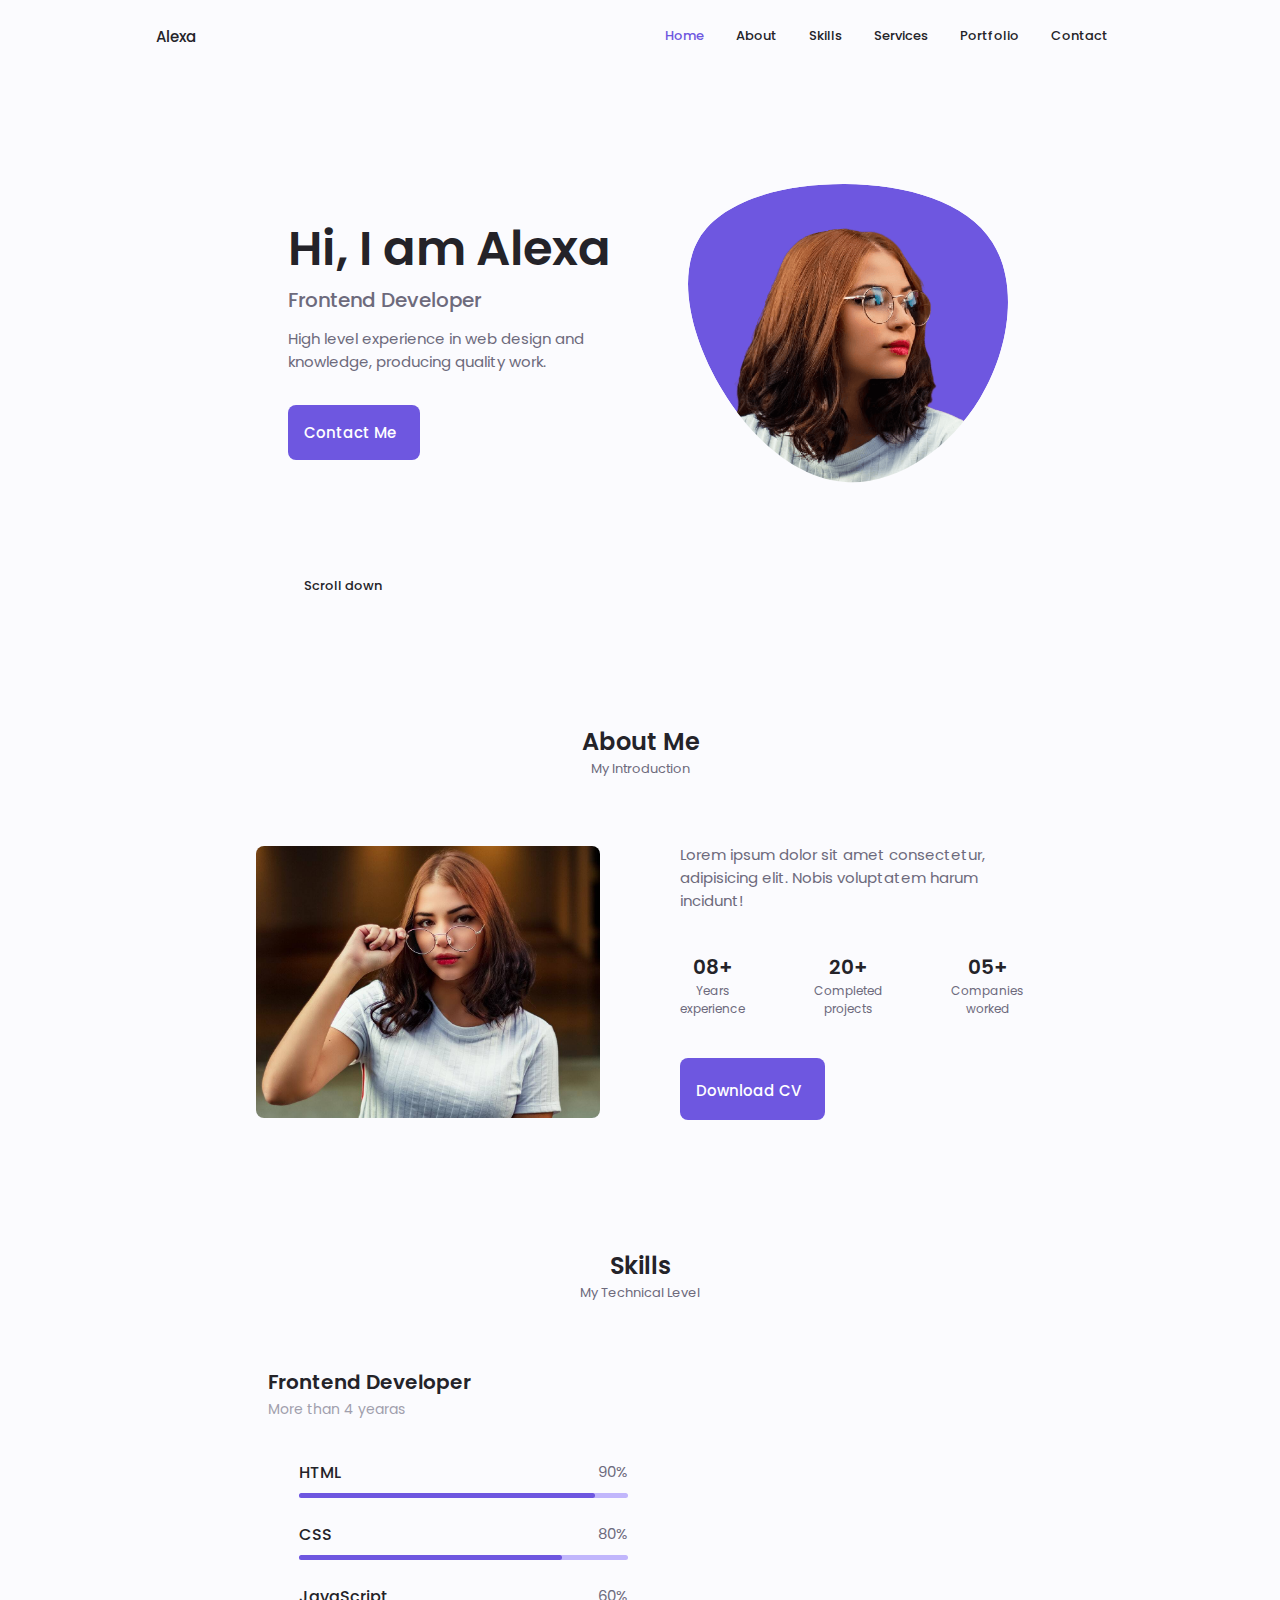
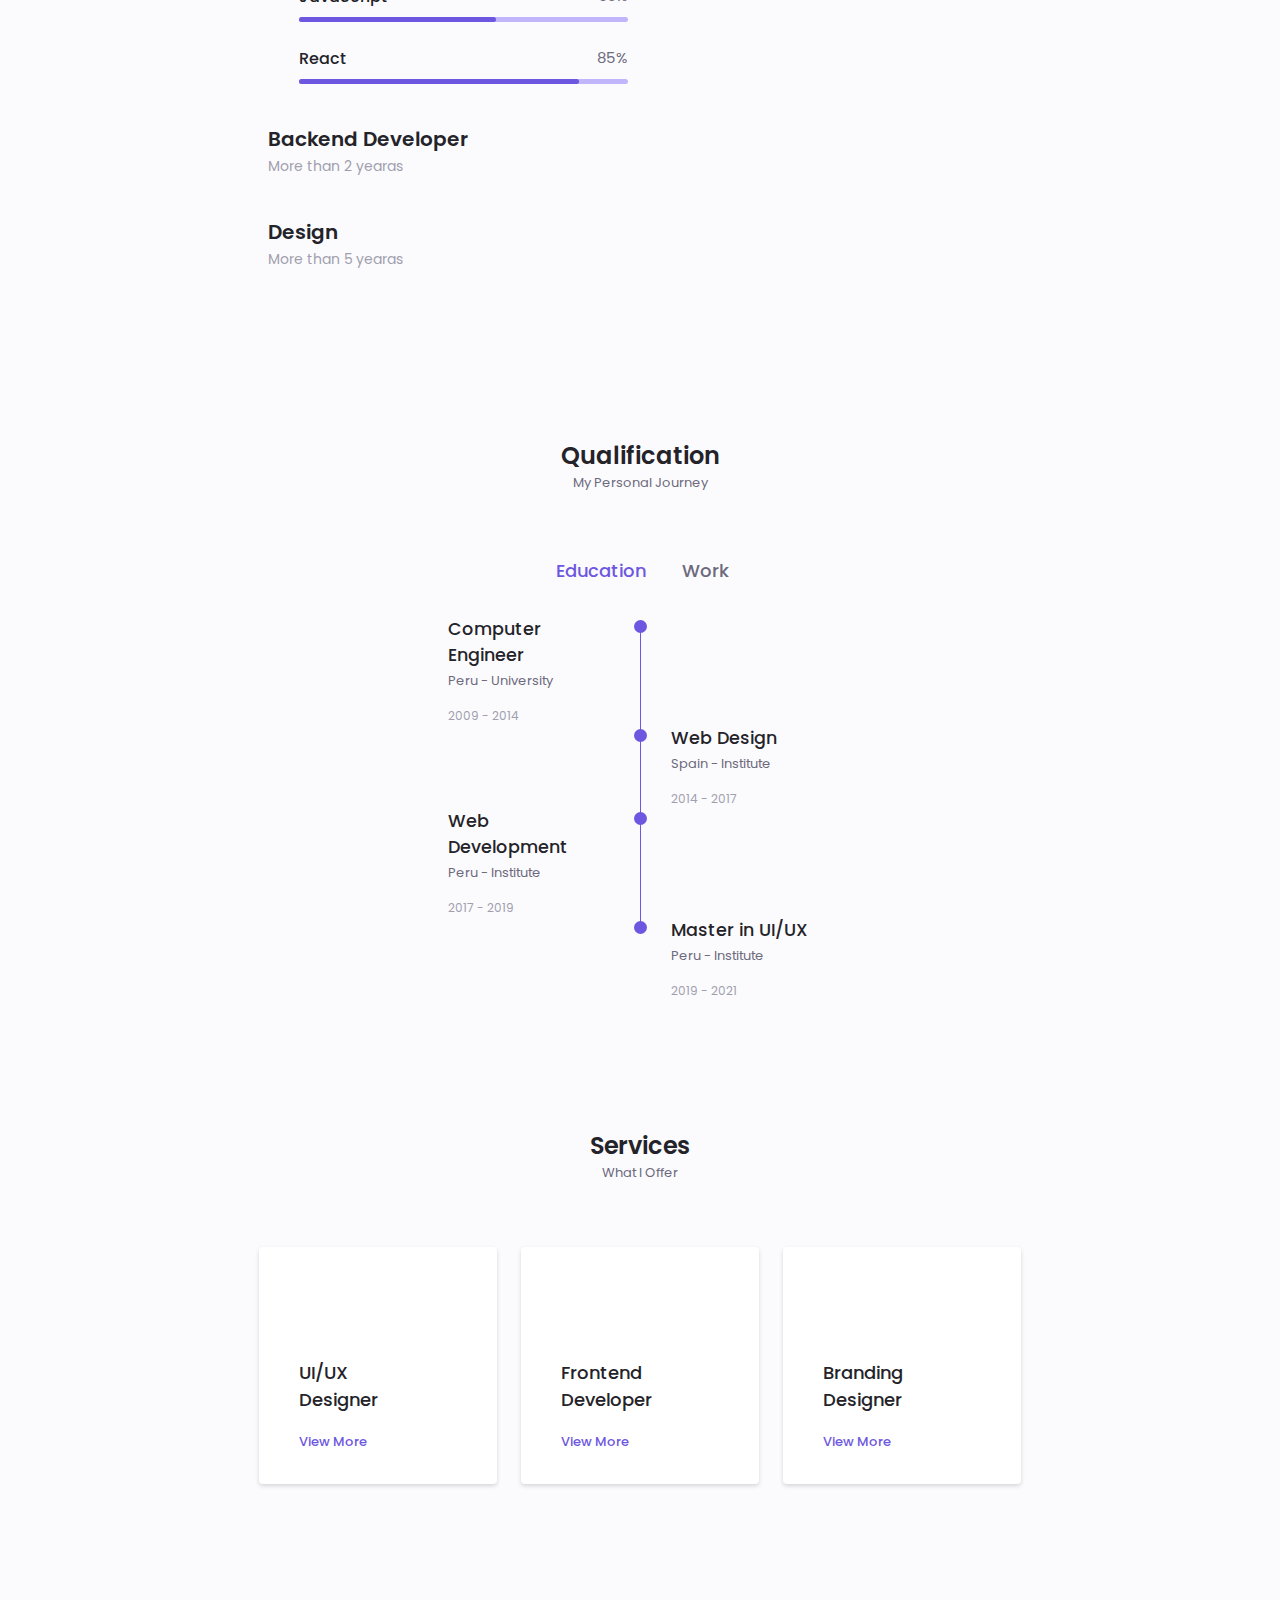
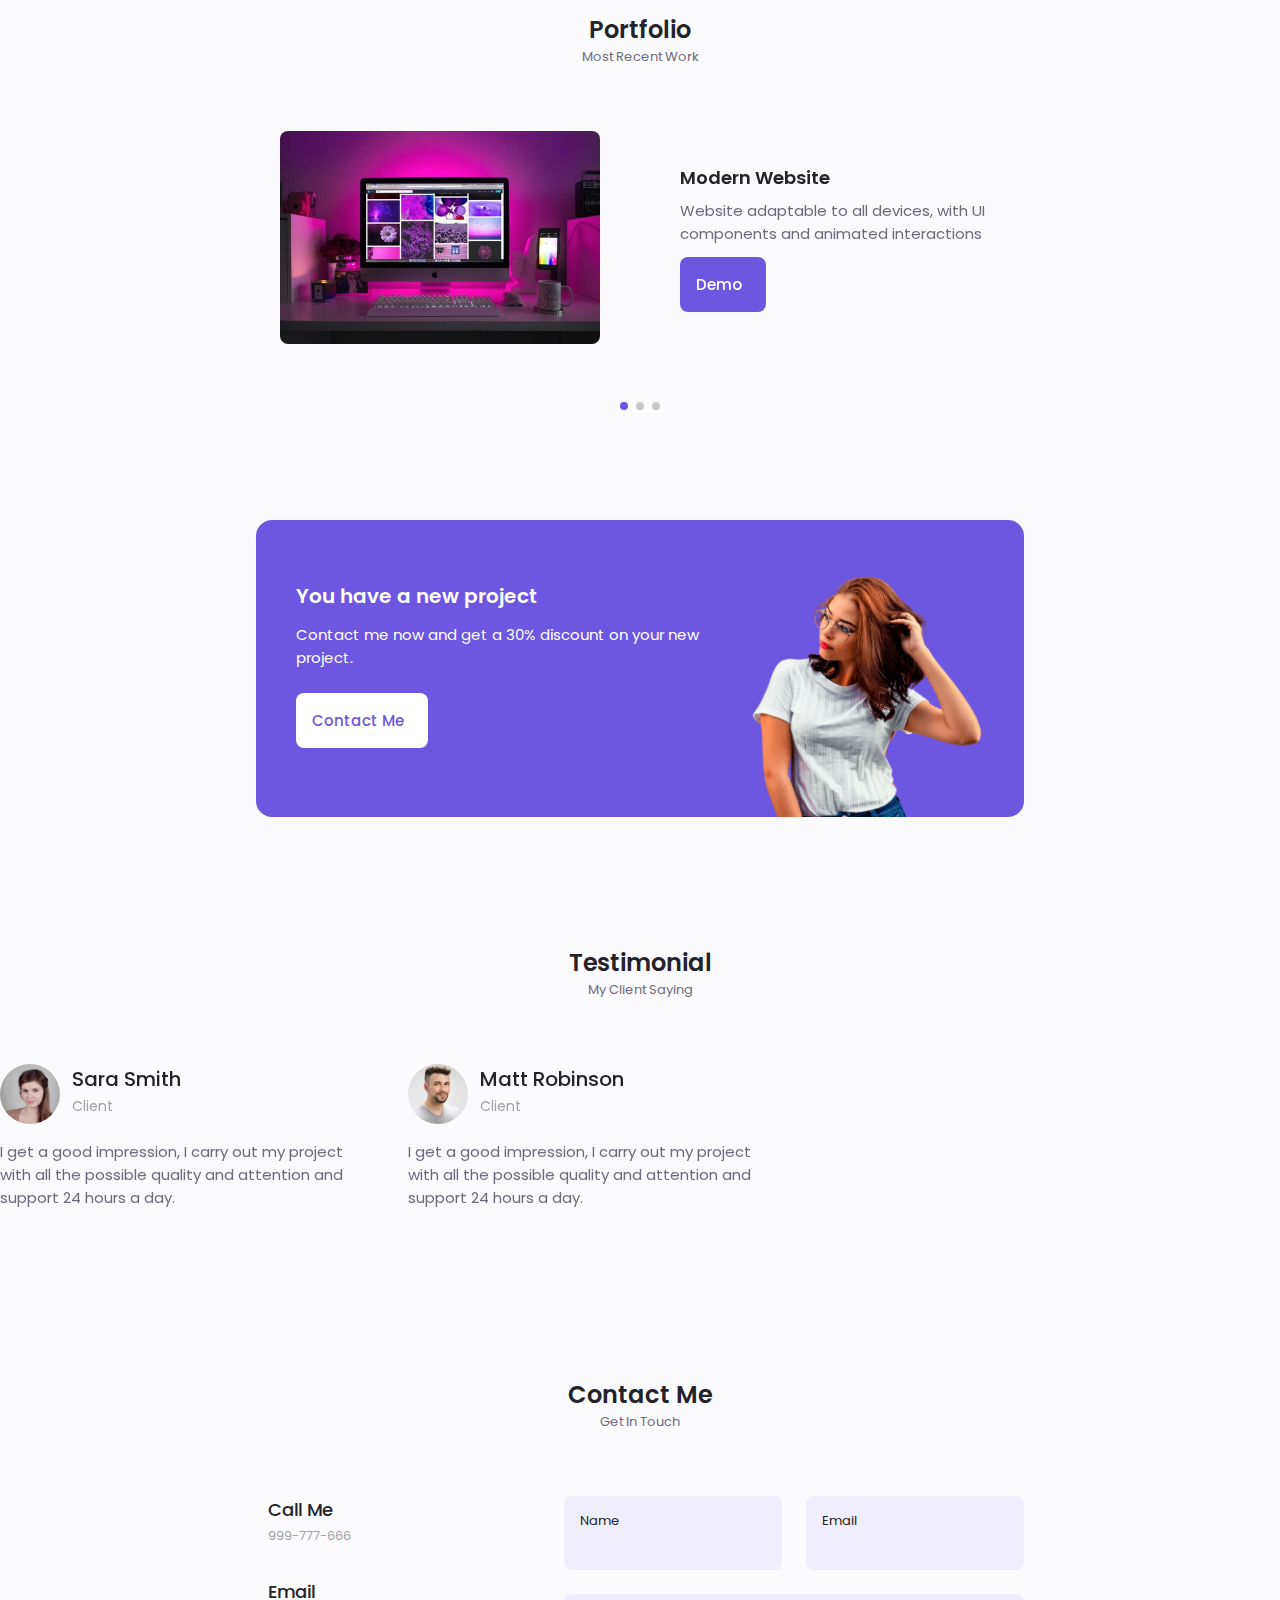
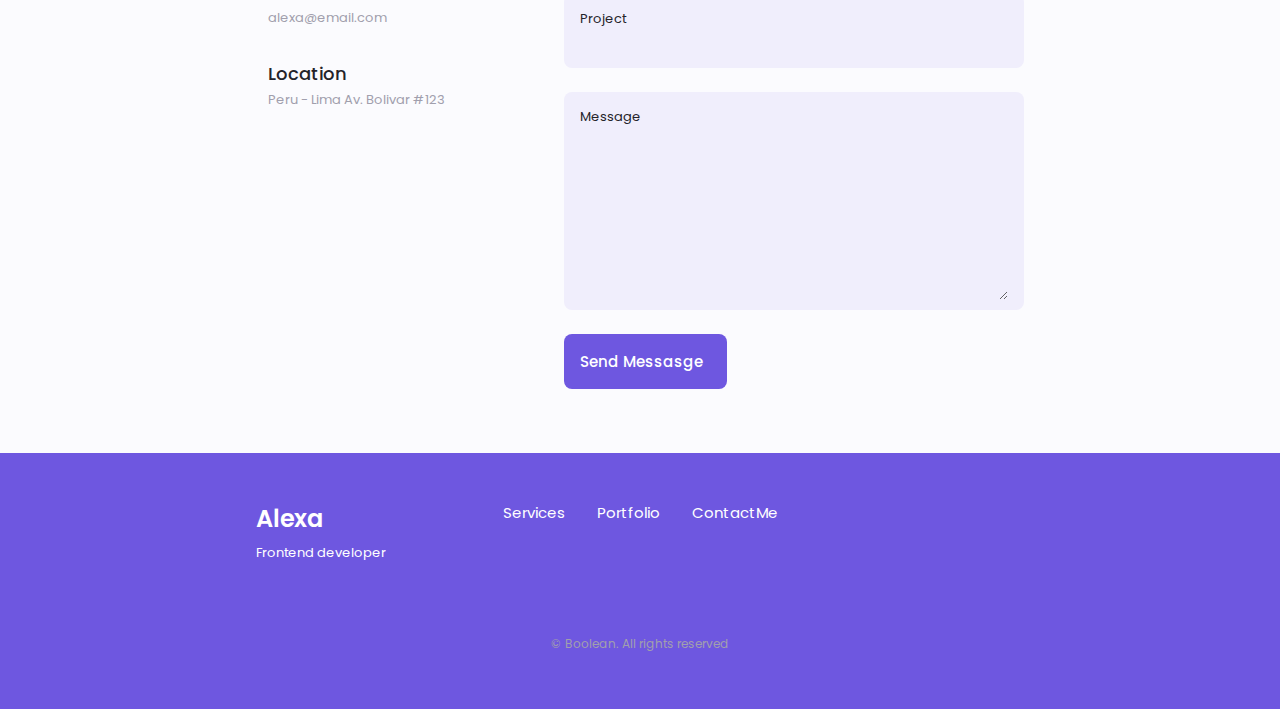
==== commit 1fbc79ec: "Commited to the initial version" ====
--- a/index.html
+++ b/index.html
@@ -6,7 +6,7 @@
     <meta name="viewport" content="width=device-width, initial-scale=1.0">
     <link rel="stylesheet" href="css/style.css">
     <link rel="stylesheet" href="https://unicons.iconscout.com/release/v4.0.0/css/line.css">
-    <link rel="stylesheet" href="https://unpkg.com/swiper@8/swiper-bundle.min.css"/>
+    <link rel="stylesheet" href="css/swiper-bundle.min.css">
     <title>Portfolio 3</title>
 </head>
 <body>
@@ -86,7 +86,7 @@
                     <div class="home-data">
                         <h1 class="home-title">Hi, I am Alexa</h1>
                         <h3 class="home-subtitle">Frontend Developer</h3>
-                        <p class="home-description">High level experience in web design and development knowledge, producing quality work.</p>
+                        <p class="home-description">High level experience in web design and knowledge, producing quality work.</p>
                         <a href="#contact" class="button button-flex">
                             Contact Me<i class="uil uil-message button-icon"></i>
                         </a>
@@ -113,7 +113,7 @@
                 <img class="about-img" src="images/about.jpg" alt="about-image"></img>
 
                 <div class="about-data">
-                    <p class="about-description">Web developer, with extensive knowledge and years of experience, woriking in web technologies and UI / UX design, delivering quality work.</p>
+                    <p class="about-description">Lorem ipsum dolor sit amet consectetur, adipisicing elit. Nobis voluptatem harum incidunt!</p>
                     <div class="about-info">
                         <div>
                             <span class="about-info-title">08+</span>
@@ -142,7 +142,7 @@
             <span class="section-subtitle">My Technical Level</span>
 
             <div class="skills-container container grid">
-                <!-- <div> -->
+                <div>
 
                     <div class="skills-content skills-open">
 
@@ -263,7 +263,7 @@
                         <div class="skills-header">
                             <i class="uil uil-swatchbook skills-icon"></i>
                             <div>
-                                <h2 class="skills-title">Designer</h2>
+                                <h2 class="skills-title">Design</h2>
                                 <span class="skills-subtitle">More than 5 yearas</span>
                             </div>
                             <i class="uil uil-angle-down skills-arrow"></i>
@@ -305,7 +305,7 @@
 
                     </div>
 
-                <!-- </div> -->
+                </div>
             </div>
         </section>
 
@@ -584,15 +584,13 @@
 
                     </div>
                 </div>
-                <div class="portfolio-controls">
-                    <div class="swiper-button-prev">
-                        <!-- <i class="ui uil-angle-left-b swiper-portfolio-icon"></i> -->
-                    </div>
-                    <div class="swiper-pagination swiper-pagination-portfolio"></div>
-                    <div class="swiper-button-next">
-                        <!-- <i class="ui uil-angle-right-b swiper-portfolio-icon"></i> -->
-                    </div>
-                </div>
+                <div class="swiper-button-next">
+                    <i class="ui uil-angle-right-b swiper-portfolio-icon"></i>
+                </div>
+                <div class="swiper-button-prev">
+                    <i class="ui uil-angle-left-b swiper-portfolio-icon"></i>
+                </div>
+                <div class="swiper-pagination swiper-pagination-portfolio"></div>
             </div>
         </section>
 
@@ -616,7 +614,7 @@
             <h2 class="section-title">Testimonial</h2>
             <span class="section-subtitle">My Client Saying</span>
             <div class="testimonial-container container swiper">
-                <div class="swiper-wrapper">    
+                <div class="swiper-wrapper testimonial-wrapper">    
                     <div class="testimonial-content swiper-slide">
                         <div class="testimonial-data">
                             <div class="testimonial-header">
@@ -775,7 +773,7 @@
         <i class="uil uil-arrow-up scrolltop-icon"></i>
     </a>
 
-    <script src="https://unpkg.com/swiper@8/swiper-bundle.min.js"></script>
+    <script src="js/swiper-bundle.min.js "></script>
     <script src="js/script.js"></script>
 </body>
 </html>--- a/css/style.css
+++ b/css/style.css
@@ -1,9 +1,6 @@
 @import url('https://fonts.googleapis.com/css?family=Poppins:400,500,600&display=swap');
 
 :root {
-
-    /* Colors */
-
     --hue-color: 250;
     --first-color: hsl(var(--hue-color), 69%, 61%);
     --first-color-second: hsl(var(--hue-color), 69%, 61%);
@@ -17,34 +14,9 @@
     --container-color: #fff;
     --scroll-bar-color: hsl(var(--hue-color), 12%, 90%);
     --scroll-thumb-color: hsl(var(--hue-color), 12%, 80%);
-
-    /* Fonts */
-
-    --big-font-size: 2rem;
-    --h1-font-size: 1.5rem;
-    --h2-font-size: 1.25rem;
-    --h3-font-size: 1.125rem;
-    --normal-font-size: 0.938rem;
-    --small-font-size: 0.813rem;
-    --smaller-font-size: 0.75rem;
-}
-
-/* Responsive fonts */
-
-@media screen and (min-width: 968px) {
-    :root {
-        --big-font-size: 3rem;
-        --h1-font-size: 2.25rem;
-        --h2-font-size: 1.5rem;
-        --h3-font-size: 1.25rem;
-        --normal-font-size: 1rem;
-        --small-font-size: 0.875rem;
-        --smaller-font-size: 0.813rem;
-    }
 }
 
 /* Dark theme colors */
-
 body.dark-theme {
     --first-color-second: hsl(var(--hue-color), 30%, 8%);
     --title-color: hsl(var(--hue-color), 8%, 95%);
@@ -280,7 +252,7 @@
 }
 
 .home-title {
-    font-size: 2rem;
+    font-size: 3rem;
 }
 
 .home-subtitle {
@@ -435,7 +407,7 @@
 }
 
 .skills-title {
-    font-size: 1.125rem;
+    font-size: 1.25rem;
 }
 
 .skills-subtitle {
@@ -460,7 +432,7 @@
 }
 
 .skills-name {
-    font-size: 0.938rem;
+    font-size: 1rem;
     font-weight: 500;
 }
 
@@ -707,17 +679,11 @@
     visibility: visible;
 }
 
-/* Swiper */
-
-:root {
-    --swiper-theme-color: var(--first-color)!important;
-}
-
 /* Portfolio */
 
-/* .portfolio-container {
+.portfolio-container {
     overflow: initial;
-} */
+}
 
 .portfolio-content {
     padding: 0 1.5rem;
@@ -742,7 +708,7 @@
     transform: translateX(0.25rem);
 }
 
-/* .swiper-button-prev::after, .swiper-button-next::after {
+.swiper-button-prev::after, .swiper-button-next::after {
     content: ''!important;
 }
 
@@ -773,29 +739,6 @@
 
 .swiper-button-prev, .swiper-button-next, .swiper-pagination-bullet {
     outline: none;
-} */
-
-.swiper-pagination-portfolio {
-    position: initial!important;
-}
-
-.portfolio-controls {
-    display: flex;
-    align-items: center!important;
-    margin-top: 1rem;
-    padding: 0 23%;
-}
-
-.swiper-button-next, .swiper-button-prev {
-    position: initial!important;
-    width: initial!important;
-    height: initial!important;
-    margin-top: initial!important;
-}
-
-.swiper-button-next:after, .swiper-button-prev:after {
-    font-size: 1rem!important;
-    font-weight: 900!important;
 }
 
 /* Projects */
@@ -828,6 +771,11 @@
 }
 
 /* Testimonials */
+
+/* new */
+.testimonial .container {
+    margin: 0 1.5rem;
+}
 
 .testimonial-data, .testimonial-header {
     display: flex;
@@ -863,16 +811,12 @@
     color: var(--first-color);
 }
 
-/* .testimonial-container {
+.testimonial-container {
     overflow: hidden!important;
-} */
+}
 
 .swiper .swiper-pagination-testimonial {
     bottom: 0!important;
-}
-
-.testimonial-content {
-    padding: 0 1.5rem;
 }
 
 /* Contact */
@@ -1224,10 +1168,10 @@
         padding-top: 0.8rem;
     }
 
-    /* custom
+    /* custom */
     .testimonial .container {
         margin: 0;
-    } */
+    }
 
     .footer-container {
         grid-template-columns: repeat(3, 1fr);
@@ -1266,7 +1210,7 @@
     .portfolio-content {
         column-gap: 5rem;
     }
-    /* .swiper-portfolio-icon {
+    .swiper-portfolio-icon {
         font-size: 3.5rem;
     }
     .swiper-button-prev {
@@ -1277,7 +1221,7 @@
     }
     .swiper-horizontal > .swiper-pagination-bullets {
         bottom: -4.5rem!important;
-    } */
+    }
 
     .contact-form {
         width: 460px;
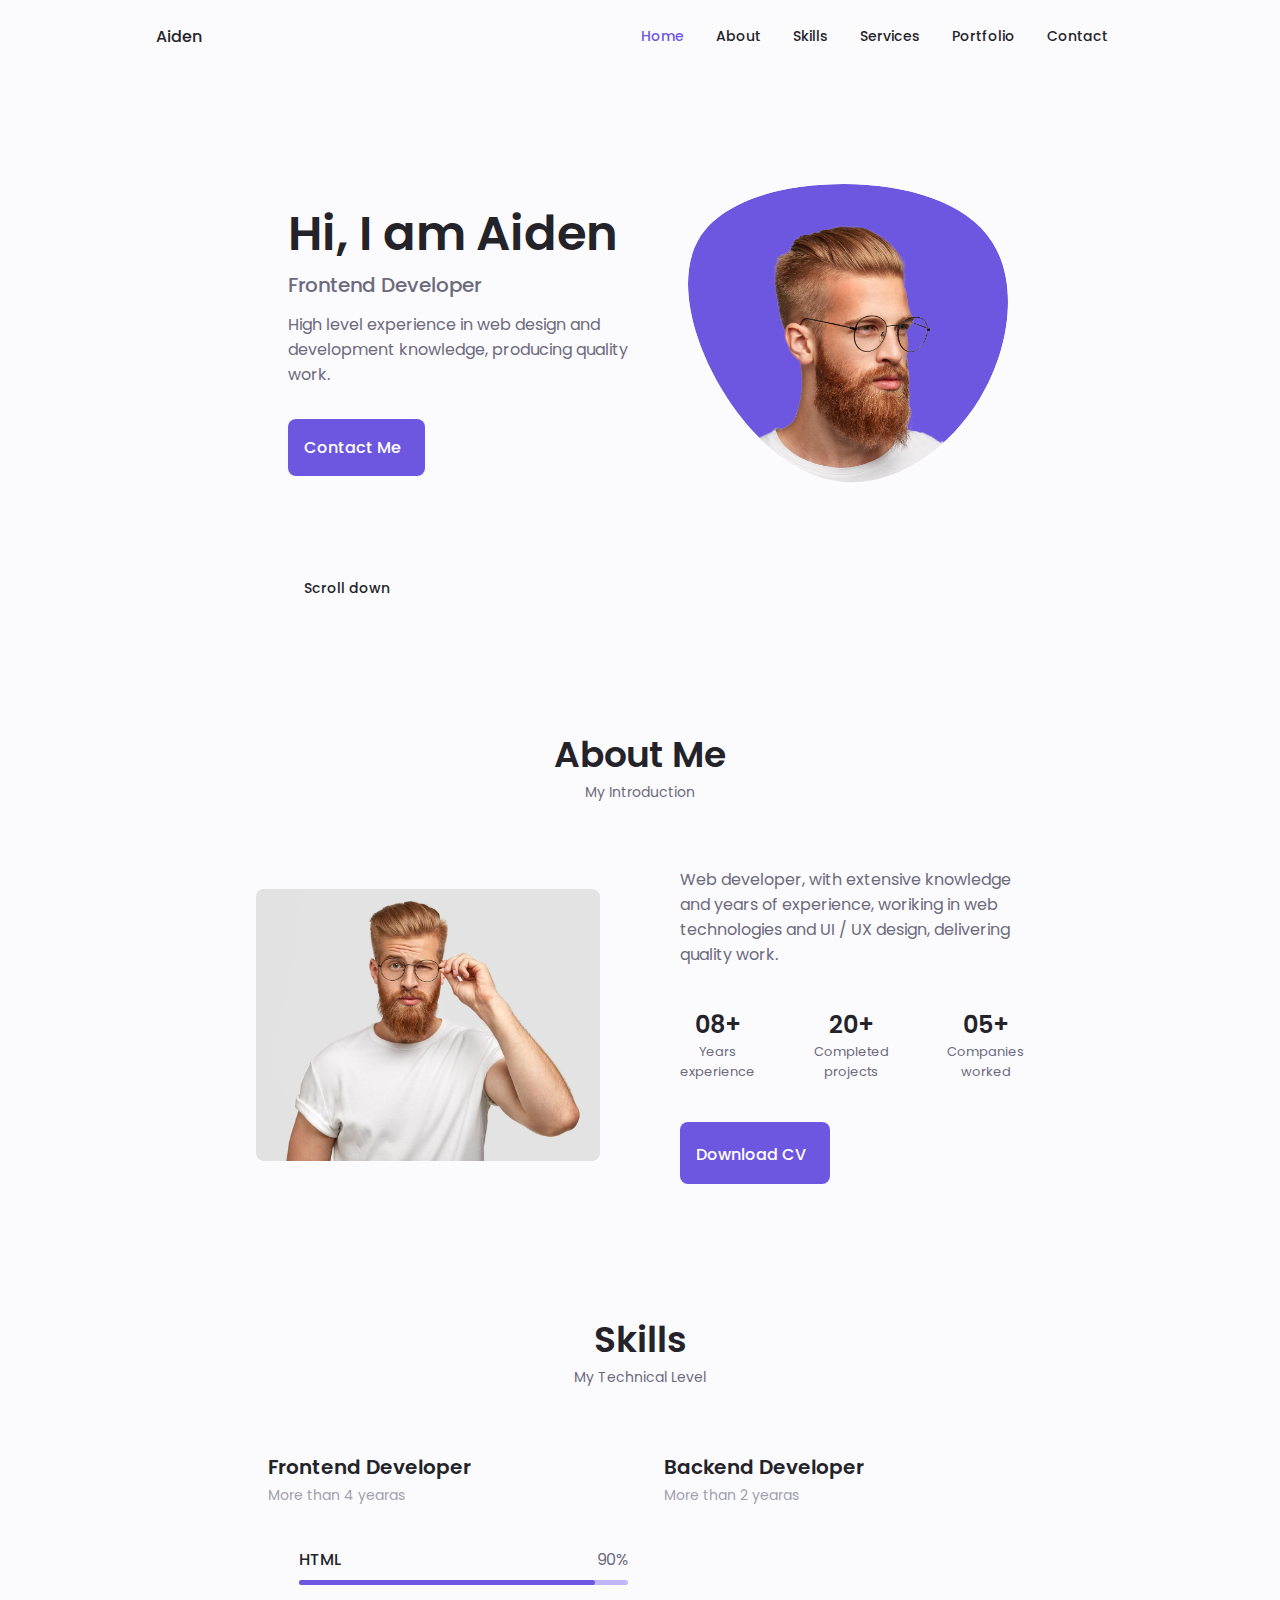
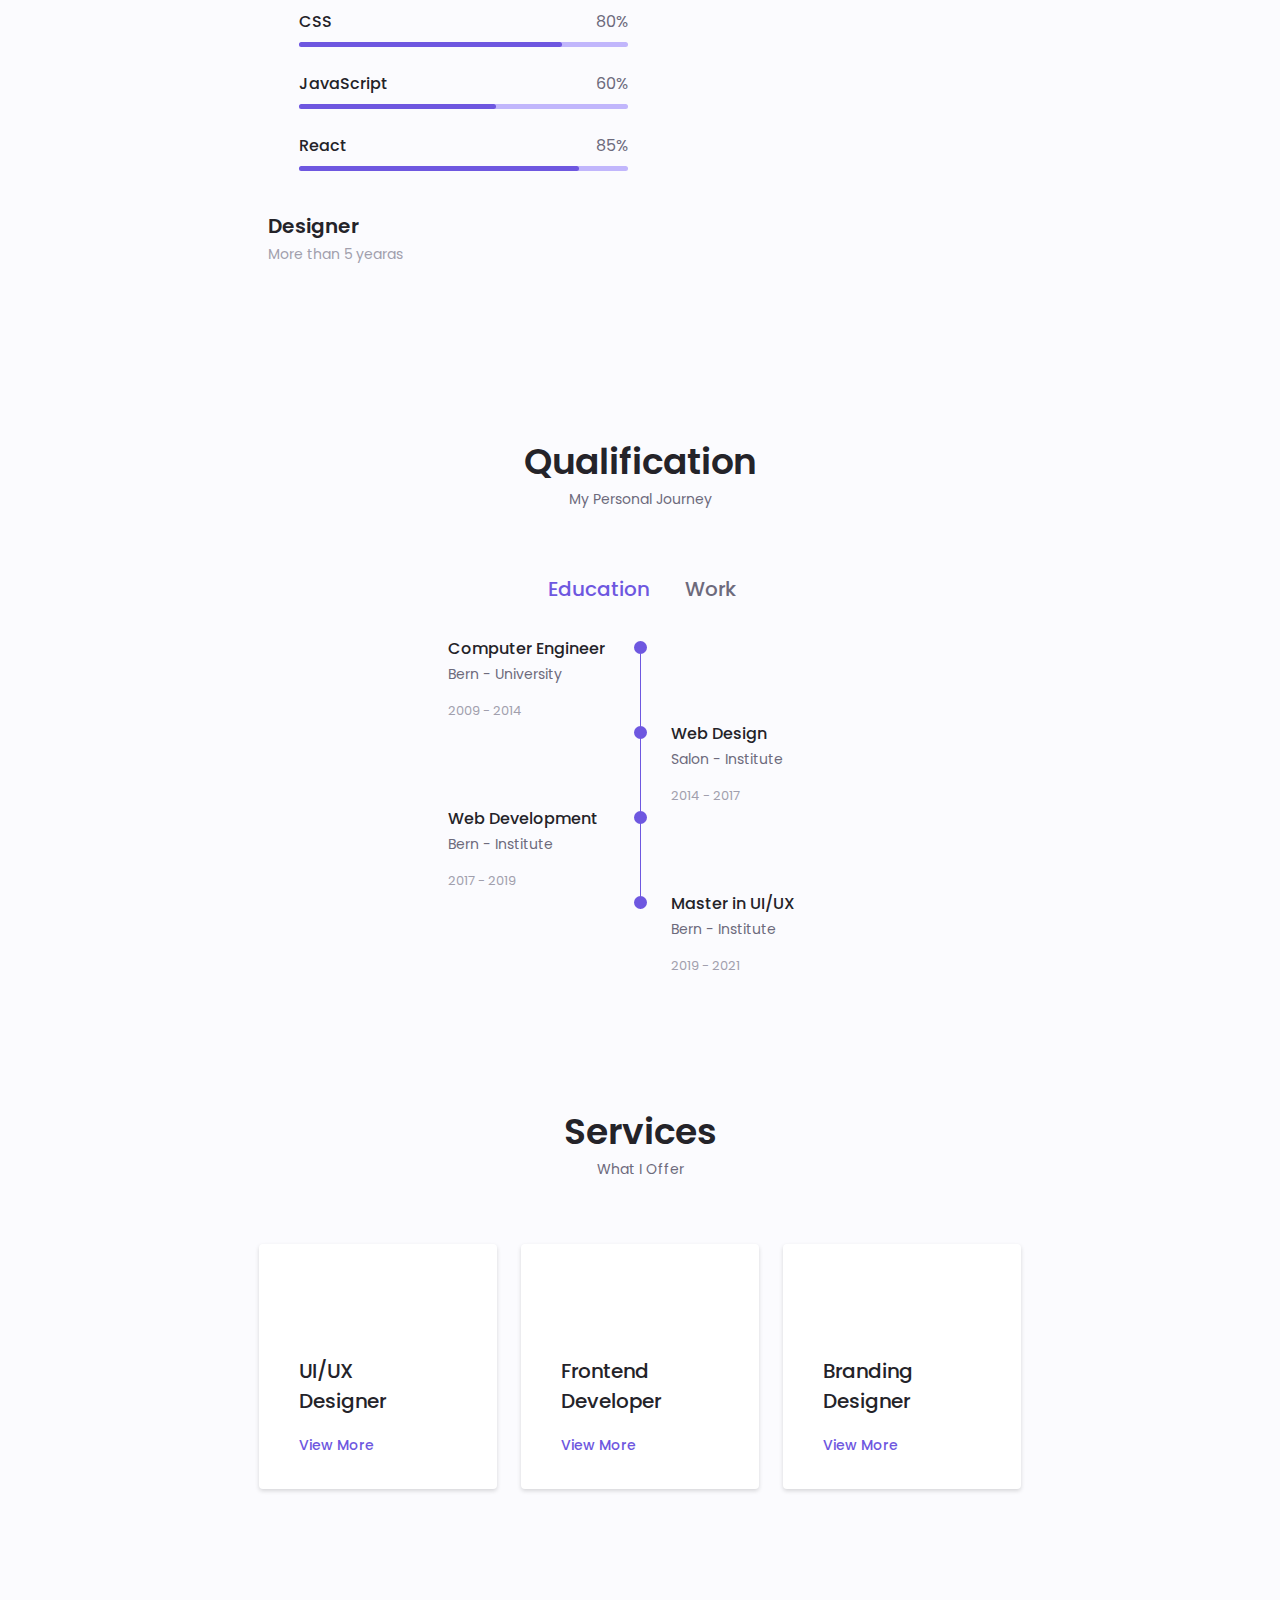
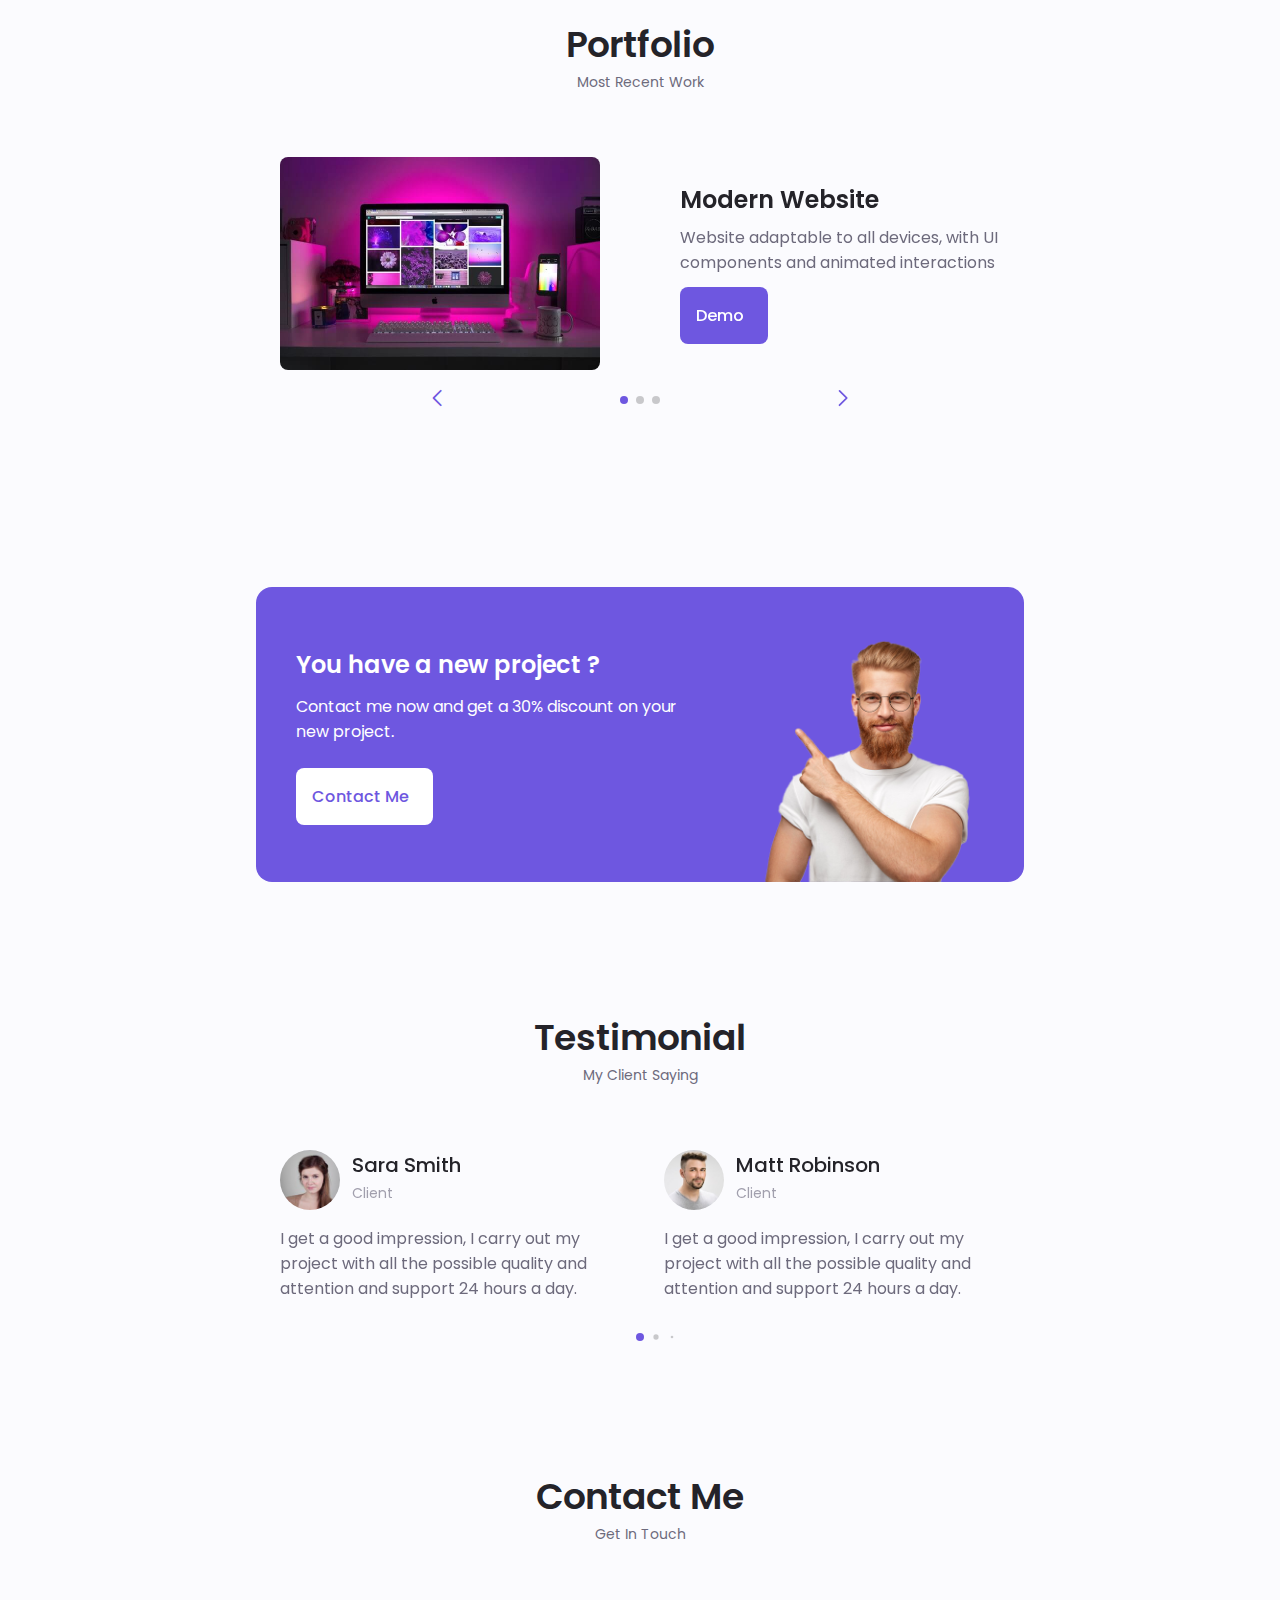
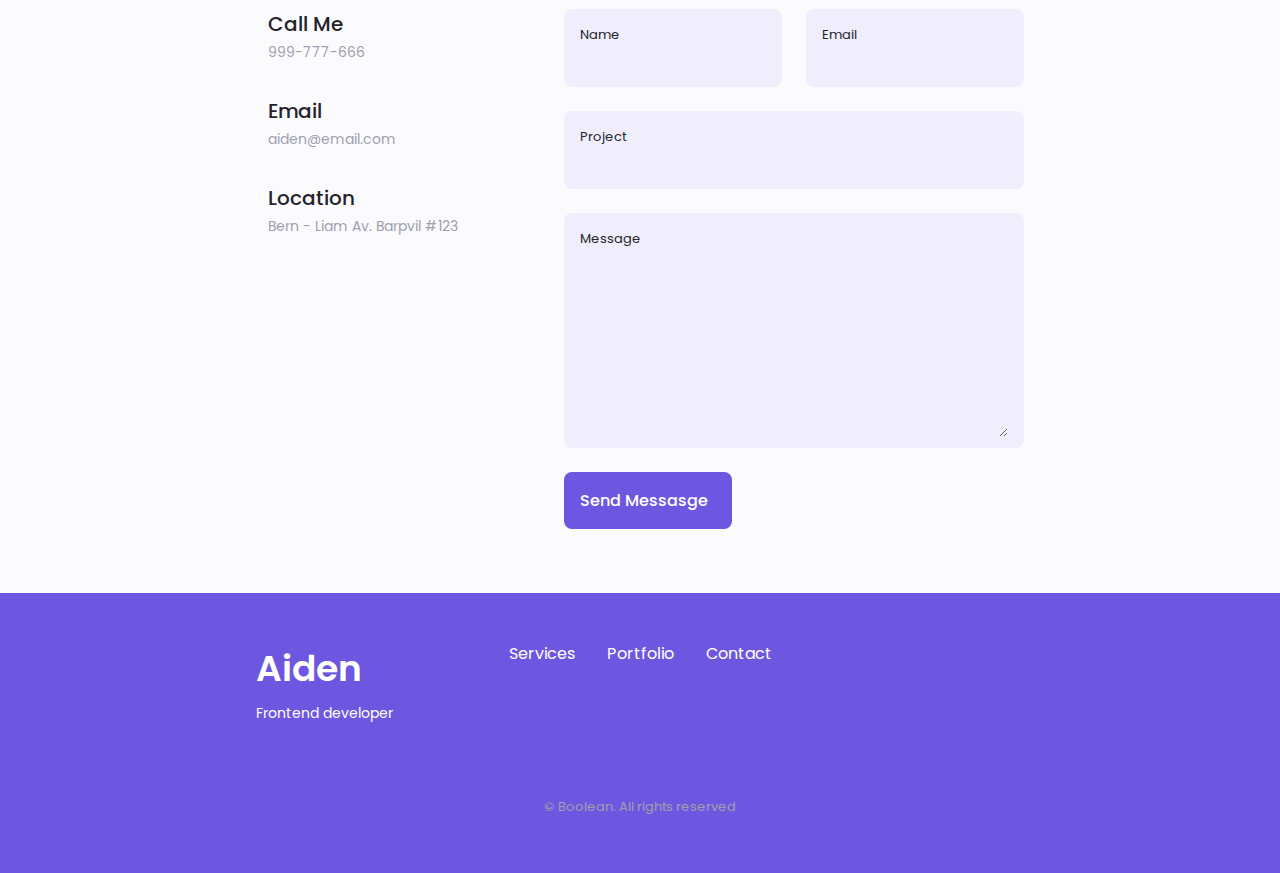
==== commit ff9fe18c: "Commited to final modified version" ====
--- a/index.html
+++ b/index.html
@@ -6,14 +6,14 @@
     <meta name="viewport" content="width=device-width, initial-scale=1.0">
     <link rel="stylesheet" href="css/style.css">
     <link rel="stylesheet" href="https://unicons.iconscout.com/release/v4.0.0/css/line.css">
-    <link rel="stylesheet" href="css/swiper-bundle.min.css">
+    <link rel="stylesheet" href="https://unpkg.com/swiper@8/swiper-bundle.min.css"/>
     <title>Portfolio 3</title>
 </head>
 <body>
     
     <header class="header" id="header">
         <nav class="nav container">
-            <a href="#" class="nav-logo">Alexa</a>
+            <a href="#" class="nav-logo">Aiden</a>
             <div class="nav-menu" id="nav-menu">
                 <ul class="nav-list grid">
                     <li class="nav-item">
@@ -78,15 +78,15 @@
                                 165.547 130.807 187.559 100.226 186.353C69.6454 185.297 41.0228 161.023 21.7403 
                                 129.362C2.45775 97.8511 -7.48481 59.1033 6.67581 34.5279C20.9871 10.1032 59.7028 
                                 -0.149132 97.9666 0.00163737C136.23 0.303176 174.193 10.857 190.312 36.4879Z"/>
-                                <image class="home-blob-img" x="12" y="18" xlink:href="images/perfil.png"/>
+                                <image class="home-blob-img" x="17" y="17" xlink:href="images/perfil.png"/>
                             </g>
                         </svg>
                     </div>
 
                     <div class="home-data">
-                        <h1 class="home-title">Hi, I am Alexa</h1>
+                        <h1 class="home-title">Hi, I am Aiden</h1>
                         <h3 class="home-subtitle">Frontend Developer</h3>
-                        <p class="home-description">High level experience in web design and knowledge, producing quality work.</p>
+                        <p class="home-description">High level experience in web design and development knowledge, producing quality work.</p>
                         <a href="#contact" class="button button-flex">
                             Contact Me<i class="uil uil-message button-icon"></i>
                         </a>
@@ -113,7 +113,7 @@
                 <img class="about-img" src="images/about.jpg" alt="about-image"></img>
 
                 <div class="about-data">
-                    <p class="about-description">Lorem ipsum dolor sit amet consectetur, adipisicing elit. Nobis voluptatem harum incidunt!</p>
+                    <p class="about-description">Web developer, with extensive knowledge and years of experience, woriking in web technologies and UI / UX design, delivering quality work.</p>
                     <div class="about-info">
                         <div>
                             <span class="about-info-title">08+</span>
@@ -129,7 +129,7 @@
                         </div>
                     </div>
                     <div class="about-buttons">
-                        <a href="pdf/Alexa-Cv.pdf" class="button button--flex">
+                        <a href="pdf/Aiden-Cv.pdf" class="button button--flex">
                             Download CV<i class="uil uil-download-alt button-icon"></i>
                         </a>
                     </div>
@@ -142,7 +142,7 @@
             <span class="section-subtitle">My Technical Level</span>
 
             <div class="skills-container container grid">
-                <div>
+                <!-- <div> -->
 
                     <div class="skills-content skills-open">
 
@@ -263,7 +263,7 @@
                         <div class="skills-header">
                             <i class="uil uil-swatchbook skills-icon"></i>
                             <div>
-                                <h2 class="skills-title">Design</h2>
+                                <h2 class="skills-title">Designer</h2>
                                 <span class="skills-subtitle">More than 5 yearas</span>
                             </div>
                             <i class="uil uil-angle-down skills-arrow"></i>
@@ -305,7 +305,7 @@
 
                     </div>
 
-                </div>
+                <!-- </div> -->
             </div>
         </section>
 
@@ -328,7 +328,7 @@
                         <div class="qualification-data">
                             <div>
                                 <h3 class="qualification-title">Computer Engineer</h3>
-                                <span class="qualification-subtitle">Peru - University</span>
+                                <span class="qualification-subtitle">Bern - University</span>
                                 <div class="qualification-calendar">
                                     <i class="uil uil-calendar-alt"></i>
                                     2009 - 2014
@@ -347,7 +347,7 @@
                             </div>
                             <div>
                                 <h3 class="qualification-title">Web Design</h3>
-                                <span class="qualification-subtitle">Spain - Institute</span>
+                                <span class="qualification-subtitle">Salon - Institute</span>
                                 <div class="qualification-calendar">
                                     <i class="uil uil-calendar-alt"></i>
                                     2014 - 2017
@@ -357,7 +357,7 @@
                         <div class="qualification-data">
                             <div>
                                 <h3 class="qualification-title">Web Development</h3>
-                                <span class="qualification-subtitle">Peru - Institute</span>
+                                <span class="qualification-subtitle">Bern - Institute</span>
                                 <div class="qualification-calendar">
                                     <i class="uil uil-calendar-alt"></i>
                                     2017 - 2019
@@ -376,7 +376,7 @@
                             </div>
                             <div>
                                 <h3 class="qualification-title">Master in UI/UX</h3>
-                                <span class="qualification-subtitle">Peru - Institute</span>
+                                <span class="qualification-subtitle">Bern - Institute</span>
                                 <div class="qualification-calendar">
                                     <i class="uil uil-calendar-alt"></i>
                                     2019 - 2021
@@ -388,7 +388,7 @@
                         <div class="qualification-data">
                             <div>
                                 <h3 class="qualification-title">Software Engineer</h3>
-                                <span class="qualification-subtitle">Microsoft - Peru</span>
+                                <span class="qualification-subtitle">Microsoft - Bern</span>
                                 <div class="qualification-calendar">
                                     <i class="uil uil-calendar-alt"></i>
                                     2016 - 2018
@@ -407,7 +407,7 @@
                             </div>
                             <div>
                                 <h3 class="qualification-title">Frontend Developer</h3>
-                                <span class="qualification-subtitle">Apple Inc - Spain</span>
+                                <span class="qualification-subtitle">Apple Inc - Salon</span>
                                 <div class="qualification-calendar">
                                     <i class="uil uil-calendar-alt"></i>
                                     2018 - 2020
@@ -417,7 +417,7 @@
                         <div class="qualification-data">
                             <div>
                                 <h3 class="qualification-title">UI Designer</h3>
-                                <span class="qualification-subtitle">Figma - Spain</span>
+                                <span class="qualification-subtitle">Figma - Salon</span>
                                 <div class="qualification-calendar">
                                     <i class="uil uil-calendar-alt"></i>
                                     2017 - 2019
@@ -584,13 +584,15 @@
 
                     </div>
                 </div>
-                <div class="swiper-button-next">
-                    <i class="ui uil-angle-right-b swiper-portfolio-icon"></i>
-                </div>
-                <div class="swiper-button-prev">
-                    <i class="ui uil-angle-left-b swiper-portfolio-icon"></i>
-                </div>
-                <div class="swiper-pagination swiper-pagination-portfolio"></div>
+                <div class="portfolio-controls">
+                    <div class="swiper-button-prev">
+                        <!-- <i class="ui uil-angle-left-b swiper-portfolio-icon"></i> -->
+                    </div>
+                    <div class="swiper-pagination swiper-pagination-portfolio"></div>
+                    <div class="swiper-button-next">
+                        <!-- <i class="ui uil-angle-right-b swiper-portfolio-icon"></i> -->
+                    </div>
+                </div>
             </div>
         </section>
 
@@ -598,7 +600,7 @@
             <div class="project-bg">
                 <div class="project-container container grid">
                     <div class="project-data">
-                        <h2 class="project-title">You have a new project</h2>
+                        <h2 class="project-title">You have a new project&nbsp?</h2>
                         <p class="project-description">Contact me now and get a 30% discount on your new project.</p>
                         <a href="#account" class="button button-flex button-white">
                             Contact Me
@@ -614,7 +616,7 @@
             <h2 class="section-title">Testimonial</h2>
             <span class="section-subtitle">My Client Saying</span>
             <div class="testimonial-container container swiper">
-                <div class="swiper-wrapper testimonial-wrapper">    
+                <div class="swiper-wrapper">    
                     <div class="testimonial-content swiper-slide">
                         <div class="testimonial-data">
                             <div class="testimonial-header">
@@ -693,14 +695,14 @@
                         <i class="uil uil-envelope contact-icon"></i>
                         <div>
                             <h3 class="contact-title">Email</h3>
-                            <span class="contact-subtitle">alexa@email.com</span>
+                            <span class="contact-subtitle">aiden@email.com</span>
                         </div>
                     </div>
                     <div class="contact-information">
                         <i class="uil uil-map-marker contact-icon"></i>
                         <div>
                             <h3 class="contact-title">Location</h3>
-                            <span class="contact-subtitle">Peru - Lima Av. Bolivar #123</span>
+                            <span class="contact-subtitle">Bern - Liam Av. Barpvil #123</span>
                         </div>
                     </div>
                 </div>
@@ -739,7 +741,7 @@
         <div class="footer-bg">
             <div class="footer-container container grid">
                 <div>
-                    <h1 class="footer-title">Alexa</h1>
+                    <h1 class="footer-title">Aiden</h1>
                     <span class="footer-subtitle">Frontend developer</span>
                 </div>
                 <ul class="footer-links">
@@ -750,7 +752,7 @@
                         <a href="#portfolio" class="footer-link">Portfolio</a>
                     </li>
                     <li>
-                        <a href="#contact" class="footer-link">ContactMe</a>
+                        <a href="#contact" class="footer-link">Contact</a>
                     </li>
                 </ul>
                 <div class="footer-socials">
@@ -773,7 +775,7 @@
         <i class="uil uil-arrow-up scrolltop-icon"></i>
     </a>
 
-    <script src="js/swiper-bundle.min.js "></script>
+    <script src="https://unpkg.com/swiper@8/swiper-bundle.min.js"></script>
     <script src="js/script.js"></script>
 </body>
 </html>--- a/css/style.css
+++ b/css/style.css
@@ -1,6 +1,9 @@
 @import url('https://fonts.googleapis.com/css?family=Poppins:400,500,600&display=swap');
 
 :root {
+
+    /* Colors */
+
     --hue-color: 250;
     --first-color: hsl(var(--hue-color), 69%, 61%);
     --first-color-second: hsl(var(--hue-color), 69%, 61%);
@@ -14,9 +17,34 @@
     --container-color: #fff;
     --scroll-bar-color: hsl(var(--hue-color), 12%, 90%);
     --scroll-thumb-color: hsl(var(--hue-color), 12%, 80%);
+
+    /* Fonts */
+
+    --big-font-size: 2rem;
+    --h1-font-size: 1.5rem;
+    --h2-font-size: 1.25rem;
+    --h3-font-size: 1.125rem;
+    --normal-font-size: 0.938rem;
+    --small-font-size: 0.813rem;
+    --smaller-font-size: 0.75rem;
+}
+
+/* Responsive fonts */
+
+@media screen and (min-width: 968px) {
+    :root {
+        --big-font-size: 3rem;
+        --h1-font-size: 2.25rem;
+        --h2-font-size: 1.5rem;
+        --h3-font-size: 1.25rem;
+        --normal-font-size: 1rem;
+        --small-font-size: 0.875rem;
+        --smaller-font-size: 0.813rem;
+    }
 }
 
 /* Dark theme colors */
+
 body.dark-theme {
     --first-color-second: hsl(var(--hue-color), 30%, 8%);
     --title-color: hsl(var(--hue-color), 8%, 95%);
@@ -43,7 +71,7 @@
 body {
     margin: 0 0 3rem 0;
     font-family: 'Poppins', sans-serif;
-    font-size: 0.938rem;
+    font-size: var(--normal-font-size);
     background-color: var(--body-color);
     color: var(--text-color);
 }
@@ -72,12 +100,12 @@
 }
 
 .section-title {
-    font-size: 1.5rem;
+    font-size: var(--h1-font-size);
 }
 
 .section-subtitle {
     display: block;
-    font-size: 0.813rem;
+    font-size: var(--small-font-size);
     margin-bottom: 3rem;
 }
 
@@ -104,7 +132,6 @@
     bottom: 0;
     left: 0;
     background-color: var(--body-color);
-    /* custom */
     z-index: 3;
 }
 
@@ -173,7 +200,7 @@
     display: flex;
     flex-direction: column;
     align-items: center;
-    font-size: 0.813rem;
+    font-size: var(--small-font-size);
     color: var(--title-color);
     font-weight: 500;
 }
@@ -252,11 +279,11 @@
 }
 
 .home-title {
-    font-size: 3rem;
+    font-size: var(--big-font-size);
 }
 
 .home-subtitle {
-    font-size: 1.25rem;
+    font-size: var(--h3-font-size);
     color: var(--text-color);
     font-weight: 500;
     margin-bottom: 0.75rem;
@@ -284,7 +311,7 @@
 }
 
 .home-scroll-name {
-    font-size: 0.813rem;
+    font-size: var(--small-font-size);
     color: var(--title-color);
     font-weight: 500;
     margin-right: 0.25rem;
@@ -365,13 +392,13 @@
 }
 
 .about-info-title {
-    font-size: 1.25rem;
+    font-size: var(--h2-font-size);
     font-weight: 600;
     color: var(--title-color);
 }
 
 .about-info-name {
-    font-size: 0.75rem;
+    font-size: var(--smaller-font-size);
 }
 
 .about-info-title, .about-info-name {
@@ -407,11 +434,11 @@
 }
 
 .skills-title {
-    font-size: 1.25rem;
+    font-size: var(--h3-font-size);
 }
 
 .skills-subtitle {
-    font-size: 0.875rem;
+    font-size: var(--small-font-size);
     color: var(--text-color-light);
 }
 
@@ -432,7 +459,7 @@
 }
 
 .skills-name {
-    font-size: 1rem;
+    font-size: var(--normal-font-size);
     font-weight: 500;
 }
 
@@ -509,6 +536,7 @@
 }
 
 /* Qualifications */
+
 .qualification-tabs {
     display: flex;
     justify-content: space-evenly;
@@ -516,7 +544,7 @@
 }
 
 .qualification-button {
-    font-size: 1.125rem;
+    font-size: var(--h3-font-size);
     font-weight: 500;
     cursor: pointer;
 }
@@ -537,18 +565,18 @@
 }
 
 .qualification-title {
-    font-size: o.938rem;
+    font-size: var(--normal-font-size);
     font-weight: 500;
 }
 
 .qualification-subtitle {
     display: inline-block;
-    font-size: 0.813rem;
+    font-size: var(--small-font-size);
     margin-bottom: 1rem;
 }
 
 .qualification-calendar {
-    font-size: 0.75rem;
+    font-size: var(--smaller-font-size);
     color: var(--text-color-light);
 }
 
@@ -608,14 +636,14 @@
 }
 
 .services-title {
-    font-size: 1.125rem;
+    font-size: var(--h3-font-size);
     margin-bottom: 1rem;
     font-weight: 500;
 }
 
 .services-button {
     cursor: pointer;
-    font-size: 0.813rem;
+    font-size: var(--small-font-size);
 }
 
 .services-button:hover .button-icon {
@@ -655,7 +683,7 @@
 }
 
 .services-modal-title {
-    font-size: 1.125rem;
+    font-size: var(--h3-font-size);
     font-weight: 500;
     margin-bottom: 1.5rem;
 }
@@ -679,11 +707,13 @@
     visibility: visible;
 }
 
+/* Swiper */
+
+:root {
+    --swiper-theme-color: var(--first-color)!important;
+}
+
 /* Portfolio */
-
-.portfolio-container {
-    overflow: initial;
-}
 
 .portfolio-content {
     padding: 0 1.5rem;
@@ -696,7 +726,7 @@
 }
 
 .portfolio-title {
-    font-size: 1.125rem;
+    font-size: var(--h2-font-size);
     margin-bottom: 0.5rem;
 }
 
@@ -708,33 +738,27 @@
     transform: translateX(0.25rem);
 }
 
-.swiper-button-prev::after, .swiper-button-next::after {
-    content: ''!important;
-}
-
-.swiper-portfolio-icon {
-    font-size: 2rem;
-    color: var(--first-color);
-}
-
-.swiper-button-prev {
-    left: -0.5rem!important;
-}
-
-.swiper-button-next {
-    right: -0.5rem!important;
-}
-
-.swiper-horizontal {
-    overflow: visible!important;
-}
-
-.swiper-horizontal > .swiper-pagination-portfolio {
-    bottom: -2.5rem!important;
-}
-
-.swiper-pagination-bullet-active {
-    background-color: var(--first-color)!important;
+.swiper-pagination-portfolio {
+    position: initial!important;
+}
+
+.portfolio-controls {
+    display: flex;
+    align-items: center!important;
+    margin-top: 1rem;
+    padding: 0 23%;
+}
+
+.swiper-button-next, .swiper-button-prev {
+    position: initial!important;
+    width: initial!important;
+    height: initial!important;
+    margin-top: initial!important;
+}
+
+.swiper-button-next:after, .swiper-button-prev:after {
+    font-size: 1rem!important;
+    font-weight: 900!important;
 }
 
 .swiper-button-prev, .swiper-button-next, .swiper-pagination-bullet {
@@ -753,7 +777,7 @@
 }
 
 .project-title {
-    font-size: 1.25rem;
+    font-size: var(--h2-font-size);
     margin-bottom: 0.75rem;
 }
 
@@ -766,16 +790,11 @@
 }
 
 .project-img {
-    width: 233px;
+    width: 232px;
     justify-self: center;
 }
 
 /* Testimonials */
-
-/* new */
-.testimonial .container {
-    margin: 0 1.5rem;
-}
 
 .testimonial-data, .testimonial-header {
     display: flex;
@@ -794,12 +813,12 @@
 }
 
 .testimonial-name {
-    font-size: 1.25rem;
+    font-size: var(--h3-font-size);
     font-weight: 500;
 }
 
 .testimonial-client {
-    font-size: 0.875rem;
+    font-size: var(--small-font-size);
     color: var(--text-color-light);
 }
 
@@ -811,14 +830,14 @@
     color: var(--first-color);
 }
 
-.testimonial-container {
-    overflow: hidden!important;
-}
-
 .swiper .swiper-pagination-testimonial {
     bottom: 0!important;
 }
 
+.testimonial-content {
+    padding: 0 1.5rem;
+}
+
 /* Contact */
 
 .contact-container {
@@ -837,12 +856,12 @@
 }
 
 .contact-title {
-    font-size: 1.125rem;
+    font-size: var(--h3-font-size);
     font-weight: 500;
 }
 
 .contact-subtitle {
-    font-size: 0.813rem;
+    font-size: var(--small-font-size);
     color: var(--text-color-light);
 }
 
@@ -853,7 +872,7 @@
 }
 
 .contact-label {
-    font-size: 0.813rem;
+    font-size: var(--smaller-font-size);
     color: var(--title-color);
 }
 
@@ -862,7 +881,7 @@
     background-color: var(--input-color);
     color: var(--text-color);
     font-family: 'Poppins', sans-serif;
-    font-size: .938rem;
+    font-size: var(--normal-font-size);
     border: none;
     outline: none;
     padding: 0.25rem .5rem .5rem 0;
@@ -884,12 +903,12 @@
 }
 
 .footer-title {
-    font-size: 1.5rem;
+    font-size: var(--h1-font-size);
     margin-bottom: 0.25rem;
 }
 
 .footer-subtitle {
-    font-size: .813rem;
+    font-size: var(--small-font-size);
 }
 
 .footer-links {
@@ -912,7 +931,7 @@
 }
 
 .footer-copy {
-    font-size: .75rem;
+    font-size: var(--smaller-font-size);
     text-align: center;
     color: var(--text-color-light);
     margin-top: 3rem;
@@ -988,7 +1007,7 @@
     }
 
     .skills-title {
-        font-size: .938rem;
+        font-size: var(--normal-font-size);
     }
 
     .qualification-data {
@@ -1168,11 +1187,6 @@
         padding-top: 0.8rem;
     }
 
-    /* custom */
-    .testimonial .container {
-        margin: 0;
-    }
-
     .footer-container {
         grid-template-columns: repeat(3, 1fr);
     }
@@ -1210,18 +1224,6 @@
     .portfolio-content {
         column-gap: 5rem;
     }
-    .swiper-portfolio-icon {
-        font-size: 3.5rem;
-    }
-    .swiper-button-prev {
-        left: -3.5rem!important;
-    }
-    .swiper-button-next {
-        right: -3.5rem!important;
-    }
-    .swiper-horizontal > .swiper-pagination-bullets {
-        bottom: -4.5rem!important;
-    }
 
     .contact-form {
         width: 460px;
